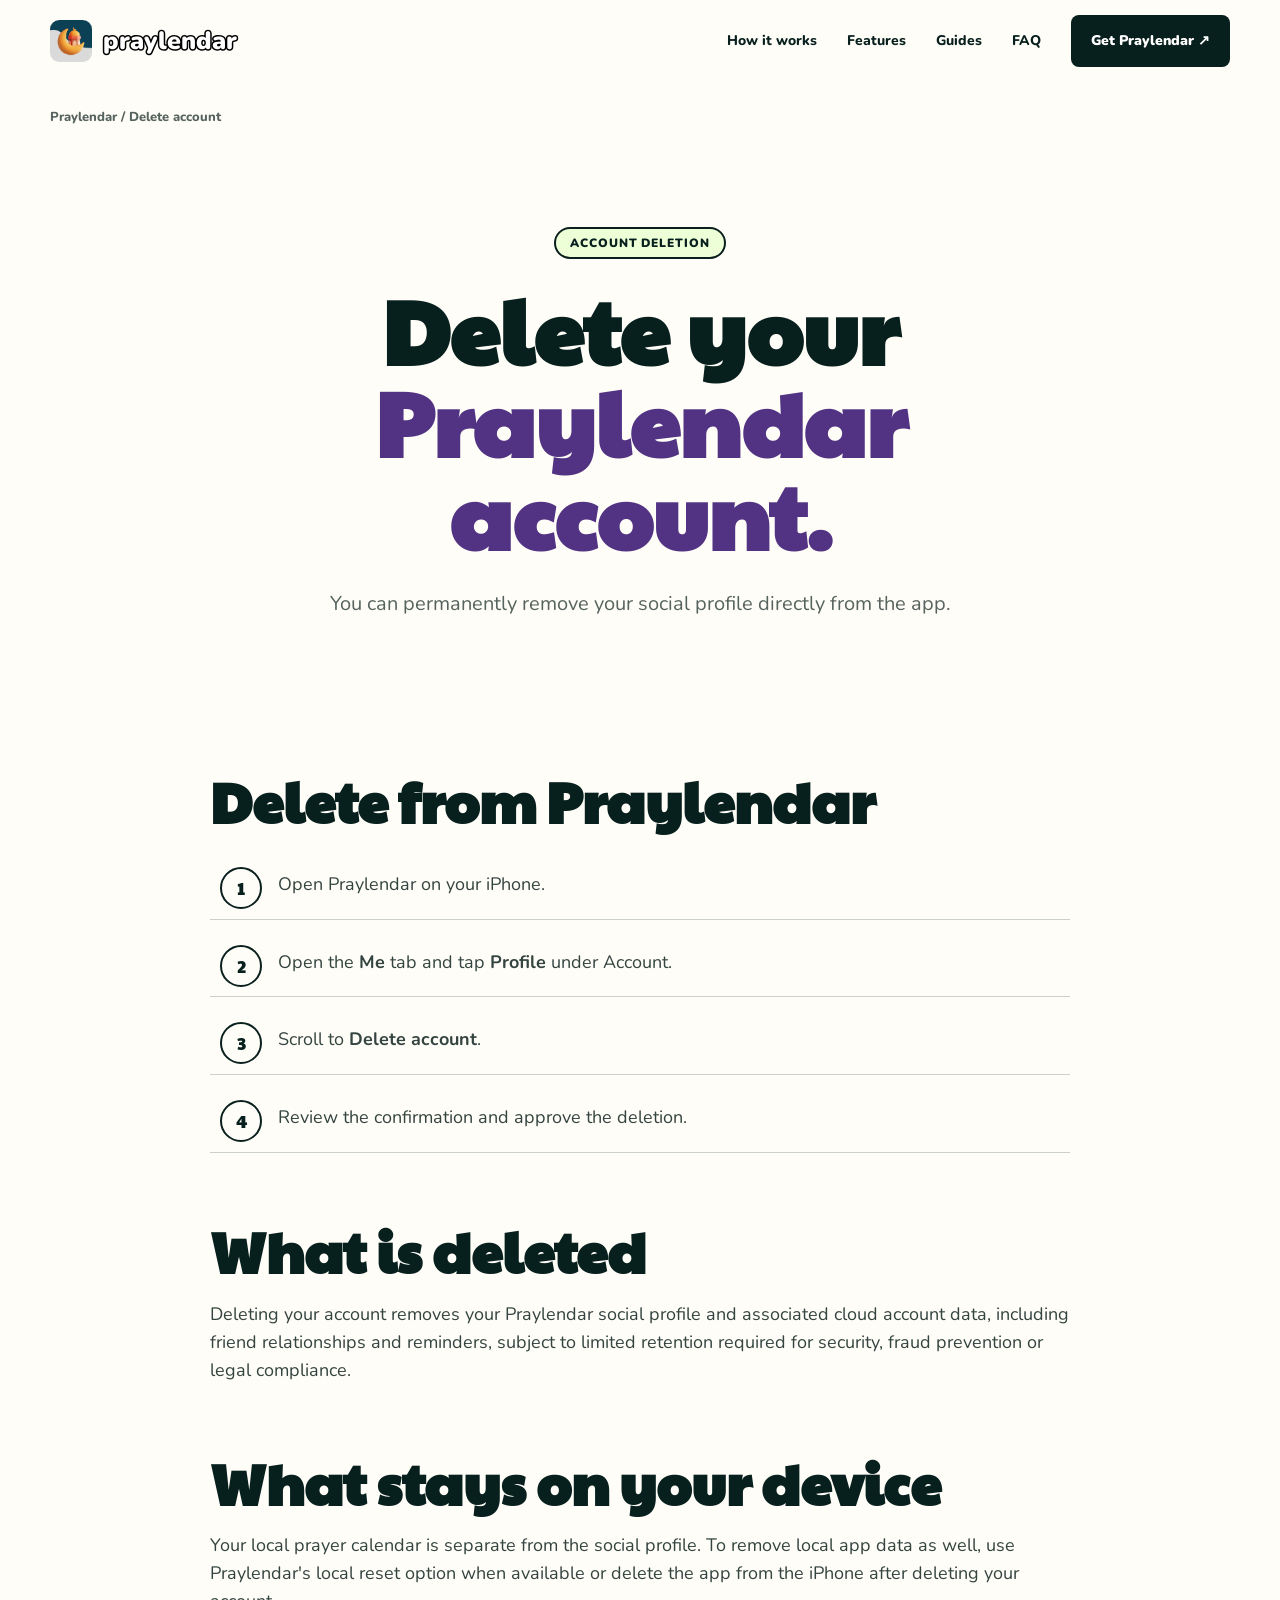
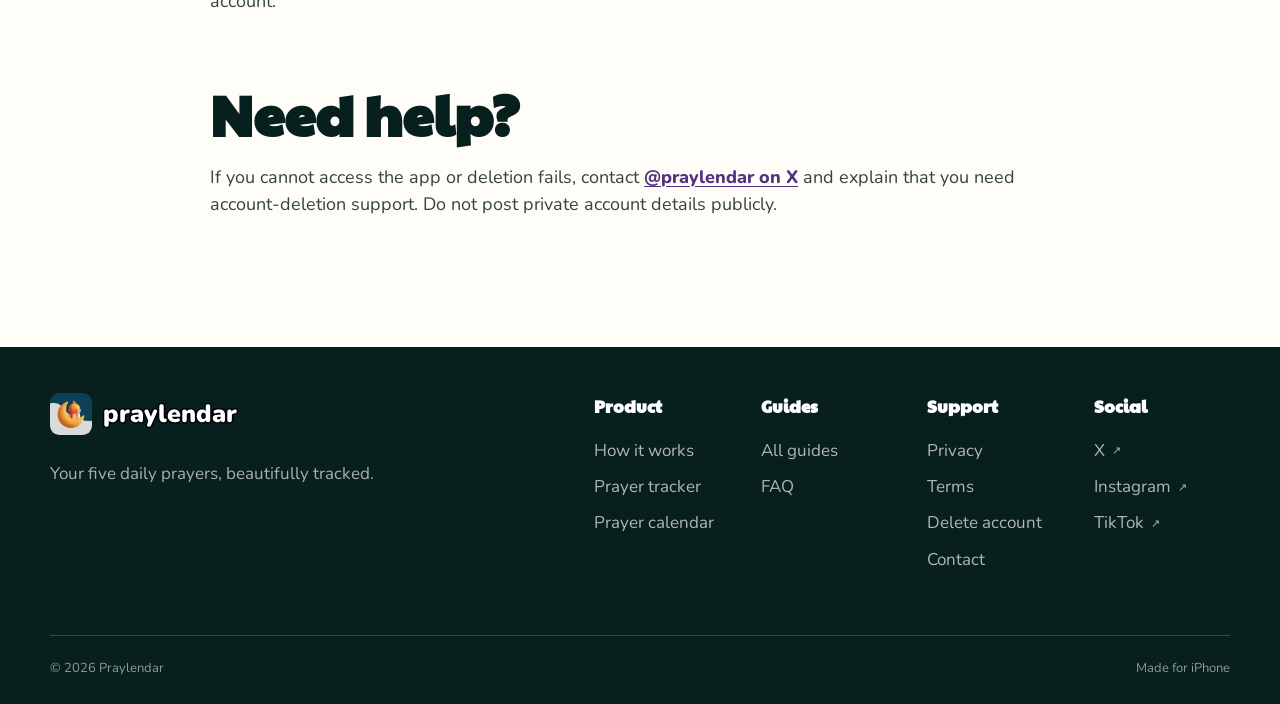
==== account-deletion/index.html @ dbd7667d "Praylendar website" ====
<!doctype html>
<html lang="en">
<head>
  <meta charset="utf-8"><meta name="viewport" content="width=device-width, initial-scale=1">
  <title>Delete Your Praylendar Account | Account Deletion</title>
  <meta name="description" content="How to permanently delete your Praylendar profile, friend relationships and private-message data from inside the iPhone app."><meta name="robots" content="index, follow"><link rel="canonical" href="https://praylendar.com/account-deletion/">
  <meta property="og:type" content="website"><meta property="og:site_name" content="Praylendar"><meta property="og:title" content="Delete Your Praylendar Account"><meta property="og:description" content="Step-by-step Praylendar account deletion instructions."><meta property="og:url" content="https://praylendar.com/account-deletion/"><meta property="og:image" content="https://praylendar.com/images/og-praylendar.jpg">
  <link rel="icon" href="../images/praylendar-icon.png"><link rel="apple-touch-icon" href="../images/praylendar-icon.png"><link rel="preconnect" href="https://fonts.googleapis.com"><link rel="preconnect" href="https://fonts.gstatic.com" crossorigin><link href="https://fonts.googleapis.com/css2?family=Nunito:wght@500;600;700;800;900&family=Paytone+One&display=swap" rel="stylesheet"><link rel="stylesheet" href="../styles.css">
</head>
<body>
  <header class="site-header" data-header><div class="nav-shell"><a class="brand" href="../"><img src="../images/praylendar-icon.png" alt="" width="42" height="42"><span class="brand-word">praylendar</span></a><button class="menu-button" type="button" aria-label="Open menu" aria-expanded="false" data-menu-button><span></span><span></span><span></span></button><nav class="main-nav" aria-label="Main navigation" data-menu><a href="../how-it-works/">How it works</a><a href="../prayer-tracker/">Features</a><a href="../guides/">Guides</a><a href="../faq/">FAQ</a><a class="nav-download" href="../#download">Get Praylendar &#8599;</a></nav></div></header>
  <main class="subpage-main">
    <p class="breadcrumb"><a href="../">Praylendar</a> / Delete account</p>
    <section class="subpage-hero section-pad"><p class="eyebrow">ACCOUNT DELETION</p><h1>Delete your<br><span>Praylendar account.</span></h1><p>You can permanently remove your social profile directly from the app.</p></section>
    <article class="content-shell legal-copy">
      <h2>Delete from Praylendar</h2>
      <ol class="support-steps"><li>Open Praylendar on your iPhone.</li><li>Open the <strong>Me</strong> tab and tap <strong>Profile</strong> under Account.</li><li>Scroll to <strong>Delete account</strong>.</li><li>Review the confirmation and approve the deletion.</li></ol>
      <h2>What is deleted</h2>
      <p>Deleting your account removes your Praylendar social profile and associated cloud account data, including friend relationships and reminders, subject to limited retention required for security, fraud prevention or legal compliance.</p>
      <h2>What stays on your device</h2>
      <p>Your local prayer calendar is separate from the social profile. To remove local app data as well, use Praylendar's local reset option when available or delete the app from the iPhone after deleting your account.</p>
      <h2>Need help?</h2>
      <p>If you cannot access the app or deletion fails, contact <a href="https://x.com/praylendar" target="_blank" rel="noopener noreferrer">@praylendar on X</a> and explain that you need account-deletion support. Do not post private account details publicly.</p>
    </article>
  </main>
  <footer class="site-footer simple-footer"><div class="footer-main"><div class="footer-brand"><a class="brand brand-light" href="../"><img src="../images/praylendar-icon.png" alt="" width="48" height="48"><span class="brand-word">praylendar</span></a><p>Your five daily prayers, beautifully tracked.</p></div><div class="footer-links"><div><strong>Product</strong><a href="../how-it-works/">How it works</a><a href="../prayer-tracker/">Prayer tracker</a><a href="../prayer-calendar/">Prayer calendar</a></div><div><strong>Guides</strong><a href="../guides/">All guides</a><a href="../faq/">FAQ</a></div><div><strong>Support</strong><a href="../privacy/">Privacy</a><a href="../terms/">Terms</a><a href="../account-deletion/">Delete account</a><a href="https://x.com/praylendar" target="_blank" rel="noopener noreferrer">Contact</a></div><div class="social-links"><strong>Social</strong><a href="https://x.com/praylendar" target="_blank" rel="noopener noreferrer">X</a><a href="https://www.instagram.com/praylendar/" target="_blank" rel="noopener noreferrer">Instagram</a><a href="https://www.tiktok.com/@praylendar" target="_blank" rel="noopener noreferrer">TikTok</a></div></div></div><div class="footer-bottom"><span>&copy; <span data-year></span> Praylendar</span><span>Made for iPhone</span></div></footer>
  <script src="../script.js"></script>
</body>
</html>
---- styles.css ----
:root {
  --ink: #071f1d;
  --ink-soft: #56635f;
  --paper: #fffdf7;
  --white: #ffffff;
  --line: #0a201e;
  --sky: #d9edff;
  --cream: #fff2b8;
  --peach: #ffbd91;
  --pink: #e45d91;
  --lilac: #bea0c7;
  --purple: #523282;
  --sun: #ffbd42;
  --green: #80d900;
  --teal: #37bea3;
  --blue: #4da6e8;
  --red: #f45664;
  --shadow: 0 24px 60px rgba(25, 32, 29, .14);
  --radius: 8px;
  --max: 1180px;
}

* { box-sizing: border-box; }
html { scroll-behavior: smooth; }
body {
  margin: 0;
  color: var(--ink);
  background: var(--paper);
  font-family: "Nunito", -apple-system, BlinkMacSystemFont, "Segoe UI", sans-serif;
  font-size: 17px;
  line-height: 1.55;
  overflow-x: hidden;
}
button, a { font: inherit; }
a { color: inherit; text-decoration: none; }
img { display: block; max-width: 100%; }

.site-header {
  position: sticky;
  top: 0;
  z-index: 50;
  background: rgba(255, 253, 247, .92);
  border-bottom: 1px solid transparent;
  backdrop-filter: blur(16px);
  transition: border-color .2s ease, box-shadow .2s ease;
}
.site-header.scrolled { border-color: rgba(7, 31, 29, .1); box-shadow: 0 6px 24px rgba(7, 31, 29, .06); }
.nav-shell {
  width: min(var(--max), calc(100% - 48px));
  min-height: 82px;
  margin: 0 auto;
  display: flex;
  align-items: center;
  justify-content: space-between;
  gap: 28px;
}
.brand { display: inline-flex; align-items: center; gap: 11px; font-weight: 900; }
.brand img { width: 42px; height: 42px; border: 0; border-radius: 22%; }
.brand-word {
  font-family: ui-rounded, "SF Pro Rounded", "Arial Rounded MT Bold", "Nunito", sans-serif;
  font-size: 25px;
  font-weight: 900;
  letter-spacing: 0;
  color: white;
  -webkit-text-stroke: 3px #000;
  paint-order: stroke fill;
  line-height: 1;
}
.main-nav { display: flex; align-items: center; gap: 30px; font-size: 14px; font-weight: 800; }
.main-nav > a:not(.nav-download) { position: relative; }
.main-nav > a:not(.nav-download)::after {
  content: ""; position: absolute; left: 0; right: 100%; bottom: -5px; height: 2px; background: var(--ink); transition: right .2s ease;
}
.main-nav > a:hover::after { right: 0; }
.nav-download, .primary-button, .secondary-button {
  min-height: 52px; display: inline-flex; align-items: center; justify-content: center; gap: 12px; border-radius: var(--radius); font-weight: 900;
}
.nav-download { background: var(--ink); color: white; padding: 0 20px; }
.menu-button { display: none; width: 44px; height: 44px; background: transparent; border: 0; padding: 9px; }
.menu-button span { display: block; height: 3px; margin: 5px 0; background: var(--ink); border-radius: 2px; }

.section-pad { padding: 118px max(24px, calc((100vw - var(--max)) / 2)); }
.eyebrow {
  display: inline-block; margin: 0 0 24px; padding: 8px 14px; border: 2px solid var(--line); border-radius: 999px; background: #edffd6; font-size: 12px; line-height: 1; font-weight: 900; letter-spacing: .08em;
}
.eyebrow.light { color: white; background: transparent; border-color: rgba(255,255,255,.5); }
h1, h2, h3 { font-family: "Paytone One", sans-serif; letter-spacing: 0; line-height: 1.03; margin: 0; }
h1 { max-width: 690px; font-size: clamp(54px, 6.2vw, 94px); }
h1 span, h2 span { color: var(--purple); }
h2 { font-size: clamp(44px, 5vw, 72px); }
h3 { font-size: clamp(30px, 3vw, 44px); }

.hero {
  min-height: calc(100vh - 82px);
  display: grid;
  grid-template-columns: minmax(0, .92fr) minmax(420px, .78fr);
  align-items: center;
  gap: 80px;
  padding-top: 72px;
  padding-bottom: 88px;
}
.hero-copy { position: relative; z-index: 2; }
.hero-intro { max-width: 620px; margin: 32px 0; color: var(--ink-soft); font-size: 20px; }
.hero-actions { display: flex; flex-wrap: wrap; gap: 12px; }
.primary-button { padding: 10px 24px; background: var(--ink); color: white; border: 2px solid var(--ink); }
.primary-button small { display: block; font-size: 9px; line-height: 1; text-transform: uppercase; letter-spacing: .09em; }
.primary-button span:last-child { line-height: 1.08; }
.apple-mark { font-size: 27px; }
.secondary-button { padding: 0 22px; border: 2px solid var(--line); background: white; }
.primary-button, .secondary-button, .nav-download { transition: transform .18s ease, box-shadow .18s ease; }
.primary-button:hover, .secondary-button:hover, .nav-download:hover { transform: translateY(-3px); box-shadow: 0 8px 0 var(--sun); }
.trust-line { margin: 26px 0 0; color: var(--ink-soft); font-size: 14px; font-weight: 800; }
.trust-line span { display: inline-grid; place-items: center; width: 21px; height: 21px; margin-right: 7px; border: 2px solid var(--ink-soft); border-radius: 50%; }

.hero-visual {
  position: relative;
  min-height: 710px;
  display: grid;
  place-items: center;
  background: transparent;
  border: 0;
  overflow: visible;
}
.phone {
  position: relative; overflow: hidden; background: #000; border: 12px solid var(--ink); border-radius: 54px; box-shadow: var(--shadow); isolation: isolate;
}
.phone img { width: 100%; height: 100%; object-fit: cover; }
.phone-speaker { position: absolute; z-index: 3; top: 14px; left: 50%; width: 34%; height: 22px; transform: translateX(-50%); border-radius: 999px; background: #000; }
.phone-hero { z-index: 2; width: min(410px, 86%); aspect-ratio: 1179 / 2556; transform: rotate(2deg); box-shadow: none; }
.proof-palette i, .mini-legend i { width: 48px; height: 48px; display: block; border: 2px solid var(--line); border-radius: 5px; }

.c0 { background: #d8d9d2; }.c1 { background: var(--red); }.c2 { background: var(--sun); }.c3 { background: var(--blue); }.c4 { background: var(--teal); }.c5 { background: var(--green); }

.proof-band { background: var(--ink); color: white; padding: 64px 24px; }
.proof-inner { width: min(var(--max), 100%); margin: 0 auto; display: flex; align-items: center; justify-content: center; gap: 30px; }
.proof-number { margin: 0; font-family: "Paytone One"; font-size: clamp(94px, 12vw, 180px); line-height: .8; }
.proof-label { margin: 0; font-family: "Paytone One"; font-size: clamp(26px, 3vw, 42px); line-height: 1; }
.proof-palette { display: flex; gap: 8px; margin-left: 30px; padding-left: 38px; border-left: 1px solid rgba(255,255,255,.3); }
.proof-palette i { width: 42px; height: 42px; border-color: white; }

.section-heading { max-width: 830px; margin: 0 auto 94px; text-align: center; }
.section-heading > p:last-child { max-width: 630px; margin: 26px auto 0; color: var(--ink-soft); font-size: 19px; }
.step-row { max-width: var(--max); margin: 0 auto 130px; display: grid; grid-template-columns: 1fr .86fr; align-items: center; gap: 100px; }
.step-row.reverse { grid-template-columns: .86fr 1fr; }
.step-row.reverse .step-media { order: 2; }
.step-row.reverse .step-copy { order: 1; }
.step-media { min-height: 650px; display: grid; place-items: center; border: 3px solid var(--line); border-radius: var(--radius); overflow: hidden; position: relative; }
.step-media::before { content: ""; position: absolute; width: 110%; height: 55%; left: -5%; bottom: -25%; background: rgba(255,255,255,.4); border-radius: 50%; }
.sky-panel { background: var(--sky); }.peach-panel { background: var(--peach); }.lilac-panel { background: var(--lilac); }
.phone-step { z-index: 2; width: min(330px, 66%); aspect-ratio: 1179 / 2556; }
.tilt-left { transform: rotate(-4deg) translateY(70px); }.tilt-right { transform: rotate(4deg) translateY(70px); }
.step-copy { max-width: 500px; }
.step-number { display: grid; place-items: center; width: 54px; height: 54px; margin-bottom: 25px; background: var(--sun); border: 3px solid var(--line); border-radius: 50%; font-family: "Paytone One"; font-size: 24px; }
.step-copy p { margin: 24px 0; color: var(--ink-soft); font-size: 18px; }
.clean-list { list-style: none; padding: 0; margin: 0; font-weight: 800; }
.clean-list li { position: relative; padding: 9px 0 9px 34px; }
.clean-list li::before { content: "✓"; position: absolute; left: 0; top: 7px; display: grid; place-items: center; width: 22px; height: 22px; border: 2px solid var(--line); border-radius: 50%; font-size: 12px; }
.mini-legend { display: grid; grid-template-columns: repeat(3, 1fr); gap: 12px; max-width: 340px; }
.mini-legend span { display: flex; align-items: center; gap: 8px; font-weight: 900; }
.mini-legend i { width: 32px; height: 32px; }

.features { background: #fff4e8; }
.feature-grid { max-width: var(--max); margin: 0 auto; display: grid; grid-template-columns: repeat(3, 1fr); gap: 18px; }
.feature-card { min-height: 290px; padding: 32px; background: white; border: 2px solid var(--line); border-radius: var(--radius); transition: transform .2s ease, box-shadow .2s ease; }
.feature-card:hover { transform: translateY(-6px); box-shadow: 8px 8px 0 var(--ink); }
.feature-card h3 { margin: 24px 0 13px; font-size: 27px; }
.feature-card p { margin: 0; color: var(--ink-soft); }
.feature-icon { display: grid; place-items: center; width: 58px; height: 58px; border: 3px solid var(--line); border-radius: 8px; font-family: "Paytone One"; font-size: 24px; }
.icon-check { background: var(--green); }.icon-calendar { background: var(--sky); }.icon-flame { background: var(--sun); }
.icon-share { background: var(--pink); color: white; }.icon-friends { background: var(--lilac); }.icon-bell { background: var(--teal); }

.reflection-band { background: var(--ink); color: white; display: grid; grid-template-columns: .8fr 1fr; align-items: center; gap: 90px; }
.reflection-copy { max-width: 520px; }
.reflection-copy h2 { color: white; }
.reflection-copy p:last-child { margin: 28px 0 0; color: rgba(255,255,255,.72); font-size: 19px; }
.reflection-calendar { padding: 30px; background: var(--paper); border: 3px solid white; border-radius: var(--radius); transform: rotate(2deg); box-shadow: 14px 14px 0 var(--purple); }
.reflection-month { color: var(--ink); font-family: "Paytone One"; font-size: 38px; margin-bottom: 20px; }
.reflection-grid { display: grid; grid-template-columns: repeat(7, 1fr); gap: 8px; }
.reflection-grid i { display: block; aspect-ratio: 1; border: 2px solid var(--line); border-radius: 5px; }

.friends-preview { display: grid; grid-template-columns: .9fr .72fr; align-items: center; gap: 100px; background: var(--sky); }
.friends-copy { max-width: 610px; }
.friends-copy > p:last-of-type { max-width: 560px; margin: 25px 0; color: var(--ink-soft); font-size: 19px; }
.friend-chips { display: flex; flex-wrap: wrap; gap: 10px; }
.friend-chips span { display: inline-flex; align-items: center; gap: 9px; padding: 9px 13px; background: white; border: 2px solid var(--line); border-radius: 999px; font-weight: 900; }
.friend-chips b { display: grid; place-items: center; width: 30px; height: 30px; border-radius: 50%; background: var(--sun); font-size: 11px; }
.friend-chips span:nth-child(2) b { background: var(--teal); }.friend-chips span:nth-child(3) b { background: var(--pink); color: white; }
.friends-phone-wrap { display: grid; place-items: center; min-height: 650px; }
.phone-friends { width: min(330px, 80%); aspect-ratio: 1179 / 2556; transform: rotate(3deg); }

.faq { background: var(--paper); }
.faq-list { max-width: 880px; margin: 0 auto; border-top: 2px solid var(--line); }
.faq-item { border-bottom: 2px solid var(--line); }
.faq-item button { width: 100%; padding: 26px 0; display: flex; align-items: center; justify-content: space-between; gap: 20px; background: transparent; color: var(--ink); border: 0; text-align: left; cursor: pointer; font-weight: 900; font-size: 21px; }
.faq-item button i { display: flex; align-items: center; justify-content: center; flex: 0 0 38px; width: 38px; height: 38px; padding: 0; border: 2px solid var(--line); border-radius: 50%; font-style: normal; font-size: 0; line-height: 0; transition: transform .2s ease, background .2s ease; }
.faq-item button i::before { content: "+"; display: block; font-size: 25px; font-weight: 900; line-height: 1; transform: translateY(-1px); }
.faq-item.open button i { transform: rotate(45deg); background: var(--sun); }
.faq-answer { display: grid; grid-template-rows: 0fr; transition: grid-template-rows .28s ease; }
.faq-answer p { overflow: hidden; margin: 0; color: var(--ink-soft); }
.faq-item.open .faq-answer { grid-template-rows: 1fr; }
.faq-item.open .faq-answer p { padding: 0 62px 26px 0; }

.guides-home { background: #f3ecff; }
.guide-grid { max-width: var(--max); margin: 0 auto; display: grid; grid-template-columns: repeat(3, 1fr); gap: 18px; }
.guide-card { min-height: 350px; padding: 30px; display: flex; flex-direction: column; align-items: flex-start; background: white; border: 2px solid var(--line); border-radius: var(--radius); transition: transform .2s ease, box-shadow .2s ease; }
.guide-card:hover { transform: translateY(-6px); box-shadow: 8px 8px 0 var(--ink); }
.guide-card h3 { margin: 24px 0 16px; font-size: 30px; }
.guide-card p { margin: 0 0 26px; color: var(--ink-soft); }
.guide-card b { margin-top: auto; }
.guide-tag { padding: 7px 11px; background: var(--cream); border: 2px solid var(--line); border-radius: 999px; font-size: 11px; font-weight: 900; text-transform: uppercase; letter-spacing: .06em; }
.guides-all { margin: 34px 0 0; text-align: center; }

.download-cta { display: grid; grid-template-columns: 260px minmax(0, 720px); justify-content: center; align-items: center; gap: 80px; background: var(--cream); }
.cta-icon { width: 260px; aspect-ratio: 1; object-fit: cover; border: 4px solid var(--line); border-radius: 22%; box-shadow: 12px 12px 0 var(--ink); transform: rotate(-3deg); }
.cta-copy p:not(.eyebrow) { margin: 24px 0 28px; color: var(--ink-soft); font-size: 19px; }

.site-footer { background: var(--ink); color: white; padding: 76px max(24px, calc((100vw - var(--max)) / 2)) 26px; }
.footer-main { display: grid; grid-template-columns: 1fr 1.4fr; gap: 90px; padding-bottom: 62px; }
.brand-light .brand-word { color: white; }
.footer-brand p { max-width: 330px; color: rgba(255,255,255,.65); }
.footer-links { display: grid; grid-template-columns: repeat(4, 1fr); gap: 30px; }
.footer-links div { display: flex; flex-direction: column; gap: 10px; }
.footer-links strong { margin-bottom: 8px; font-family: "Paytone One"; }
.footer-links a { color: rgba(255,255,255,.68); }
.footer-links a:hover { color: var(--sun); }
.social-links a { display: inline-flex; align-items: center; gap: 7px; }
.social-links a::after { content: "\2197"; font-size: 11px; }
.footer-bottom { padding-top: 22px; display: flex; justify-content: space-between; border-top: 1px solid rgba(255,255,255,.18); color: rgba(255,255,255,.55); font-size: 13px; }

/* Search-friendly interior pages */
.subpage-main { min-height: 70vh; }
.subpage-hero { padding-top: 100px; padding-bottom: 84px; text-align: center; }
.subpage-hero h1 { max-width: 920px; margin: 0 auto; font-size: clamp(52px, 7vw, 94px); }
.subpage-hero > p:last-child { max-width: 720px; margin: 28px auto 0; color: var(--ink-soft); font-size: 20px; }
.breadcrumb { width: min(var(--max), calc(100% - 48px)); margin: 24px auto 0; color: var(--ink-soft); font-size: 13px; font-weight: 800; }
.breadcrumb a:hover { color: var(--purple); }
.content-shell { width: min(860px, calc(100% - 40px)); margin: 0 auto; padding: 0 0 110px; }
.content-shell.wide { width: min(var(--max), calc(100% - 40px)); }
.content-shell h2 { margin: 70px 0 20px; font-size: clamp(36px, 5vw, 56px); }
.content-shell h3 { margin: 46px 0 14px; font-size: 30px; }
.content-shell p, .content-shell li { color: #344440; font-size: 18px; }
.content-shell a:not(.primary-button):not(.secondary-button) { color: var(--purple); text-decoration: underline; text-underline-offset: 3px; font-weight: 800; }
.content-shell ul, .content-shell ol { padding-left: 24px; }
.content-shell li { margin: 9px 0; }
.key-points { margin: 44px 0; padding: 28px; background: var(--cream); border: 2px solid var(--line); border-radius: var(--radius); }
.key-points strong { display: block; margin-bottom: 10px; font-family: "Paytone One", sans-serif; font-size: 23px; }
.key-points ul { margin: 0; }
.article-meta { margin: 18px 0 0; color: var(--ink-soft); font-size: 14px; font-weight: 800; }
.article-figure { margin: 55px auto; padding: 32px; display: grid; place-items: center; background: var(--sky); border: 2px solid var(--line); border-radius: var(--radius); overflow: hidden; }
.article-figure img { width: min(320px, 72%); border: 9px solid var(--ink); border-radius: 42px; }
.article-note { margin: 48px 0; padding: 24px 28px; border-left: 6px solid var(--purple); background: #f3ecff; }
.article-note p { margin: 0; }
.article-cta { margin-top: 72px; padding: 34px; display: flex; align-items: center; justify-content: space-between; gap: 28px; background: var(--ink); color: white; border-radius: var(--radius); }
.article-cta h3 { margin: 0 0 8px; color: white; }
.article-cta p { margin: 0; color: rgba(255,255,255,.7); }
.article-cta .primary-button { flex: 0 0 auto; background: var(--sun); color: var(--ink); border-color: var(--sun); }
.product-split { width: min(var(--max), calc(100% - 40px)); margin: 0 auto; padding: 30px 0 110px; display: grid; grid-template-columns: 1fr 1fr; align-items: center; gap: 80px; }
.product-split.reverse .product-shot { order: 2; }
.product-copy h2 { margin-bottom: 24px; }
.product-copy p { color: var(--ink-soft); font-size: 18px; }
.product-shot { min-height: 620px; padding: 36px; display: grid; place-items: center; background: var(--sky); border: 2px solid var(--line); border-radius: var(--radius); overflow: hidden; }
.product-shot.peach { background: var(--peach); }.product-shot.lilac { background: var(--lilac); }
.product-shot img { width: min(330px, 76%); border: 10px solid var(--ink); border-radius: 46px; box-shadow: var(--shadow); }
.comparison-grid { margin: 42px 0; display: grid; grid-template-columns: repeat(2, 1fr); gap: 16px; }
.comparison-card { padding: 25px; border: 2px solid var(--line); border-radius: var(--radius); background: white; }
.comparison-card h3 { margin: 0 0 10px; font-size: 25px; }
.comparison-card p { margin: 0; }
.guides-index { width: min(var(--max), calc(100% - 40px)); margin: 0 auto; padding: 0 0 110px; }
.guides-index .guide-grid { grid-template-columns: repeat(3, 1fr); }
.legal-date { font-weight: 800; color: var(--ink-soft); }
.support-steps { counter-reset: support-step; list-style: none; padding: 0 !important; }
.support-steps li { counter-increment: support-step; position: relative; padding: 20px 20px 20px 68px; border-bottom: 1px solid #ccd1cc; }
.support-steps li::before { content: counter(support-step); position: absolute; left: 10px; top: 16px; display: grid; place-items: center; width: 38px; height: 38px; border: 2px solid var(--line); border-radius: 50%; color: var(--ink); font-family: "Paytone One"; }
.simple-footer { padding-top: 46px; }
.legal-copy > p:first-of-type { margin-top: 0; }
.not-found { min-height: 100vh; display: flex; flex-direction: column; align-items: flex-start; justify-content: center; gap: 24px; }
.not-found img { width: 112px; height: 112px; border-radius: 22%; }
.not-found p { max-width: 560px; margin: 0; color: var(--ink-soft); font-size: 19px; }

.reveal { opacity: 0; transform: translateY(24px); transition: opacity .65s ease, transform .65s ease; }
.reveal.visible { opacity: 1; transform: none; }

@media (max-width: 980px) {
  .hero { grid-template-columns: 1fr; gap: 54px; padding-top: 64px; }
  .hero-copy { text-align: center; }
  .hero-copy h1, .hero-intro { margin-left: auto; margin-right: auto; }
  .hero-actions { justify-content: center; }
  .hero-visual { width: min(680px, 100%); min-height: 700px; margin: 0 auto; }
  .step-row, .step-row.reverse { grid-template-columns: 1fr 1fr; gap: 46px; }
  .feature-grid { grid-template-columns: repeat(2, 1fr); }
  .guide-grid { grid-template-columns: repeat(2, 1fr); }
  .reflection-band, .friends-preview { grid-template-columns: 1fr 1fr; gap: 50px; }
  .proof-palette { display: none; }
}

@media (max-width: 920px) {
  .nav-shell { width: min(100% - 28px, var(--max)); min-height: 70px; }
  .brand-word { font-size: 21px; -webkit-text-stroke-width: 5px; }
  .brand img { width: 37px; height: 37px; }
  .menu-button { display: block; }
  .main-nav { position: fixed; inset: 70px 14px auto; padding: 20px; flex-direction: column; align-items: stretch; gap: 5px; background: var(--paper); border: 2px solid var(--line); border-radius: var(--radius); box-shadow: var(--shadow); opacity: 0; pointer-events: none; transform: translateY(-10px); transition: opacity .2s ease, transform .2s ease; }
  .main-nav.open { opacity: 1; pointer-events: auto; transform: none; }
  .main-nav a { padding: 10px; }
  .nav-download { margin-top: 8px; }
}

@media (max-width: 760px) {
  body { font-size: 16px; }
  .section-pad { padding: 82px 20px; }
  h1 { font-size: clamp(48px, 15vw, 70px); }
  h2 { font-size: clamp(39px, 12vw, 58px); }
  .hero { min-height: auto; padding-top: 56px; padding-bottom: 64px; }
  .hero-intro { font-size: 18px; }
  .hero-actions { flex-direction: column; align-items: stretch; }
  .hero-visual { min-height: 600px; }
  .phone-hero { width: 72%; border-width: 9px; border-radius: 43px; }
  .phone-speaker { top: 10px; height: 17px; }
  .proof-inner { justify-content: flex-start; gap: 20px; }
  .proof-number { font-size: 100px; }
  .proof-label { font-size: 26px; }
  .section-heading { margin-bottom: 60px; text-align: left; }
  .step-row, .step-row.reverse { grid-template-columns: 1fr; gap: 46px; margin-bottom: 94px; }
  .step-row.reverse .step-media { order: 1; }
  .step-row.reverse .step-copy { order: 2; }
  .step-media { min-height: 600px; }
  .phone-step { width: 65%; border-width: 9px; border-radius: 43px; }
  .step-copy { max-width: none; }
  .feature-grid { grid-template-columns: 1fr; }
  .guide-grid { grid-template-columns: 1fr; }
  .feature-card { min-height: 0; }
  .reflection-band, .friends-preview { grid-template-columns: 1fr; }
  .reflection-calendar { margin-top: 30px; }
  .friends-phone-wrap { min-height: 620px; }
  .phone-friends { width: min(300px, 76%); border-width: 9px; border-radius: 43px; }
  .download-cta { grid-template-columns: 1fr; gap: 54px; text-align: center; }
  .cta-icon { width: min(220px, 60vw); margin: auto; }
  .cta-copy .primary-button { width: 100%; }
  .footer-main { grid-template-columns: 1fr; gap: 50px; }
  .footer-links { grid-template-columns: repeat(2, 1fr); }
  .subpage-hero { padding-top: 72px; padding-bottom: 60px; }
  .breadcrumb { width: calc(100% - 32px); }
  .product-split { grid-template-columns: 1fr; gap: 42px; }
  .product-split.reverse .product-shot { order: initial; }
  .product-shot { min-height: 540px; }
  .comparison-grid, .guides-index .guide-grid { grid-template-columns: 1fr; }
  .article-cta { align-items: stretch; flex-direction: column; }
  .article-cta .primary-button { width: 100%; }
}

@media (max-width: 430px) {
  .hero-visual { min-height: 535px; }
  .phone-hero { width: 72%; }
  .proof-band { padding: 50px 20px; }
  .proof-number { font-size: 82px; }
  .proof-label { font-size: 21px; }
  .step-media { min-height: 535px; }
  .mini-legend { grid-template-columns: repeat(2, 1fr); }
  .footer-links { grid-template-columns: 1fr 1fr; }
  .footer-bottom { flex-direction: column; gap: 8px; }
}

@media (prefers-reduced-motion: reduce) {
  html { scroll-behavior: auto; }
  *, *::before, *::after { animation-duration: .01ms !important; transition-duration: .01ms !important; }
  .reveal { opacity: 1; transform: none; }
}
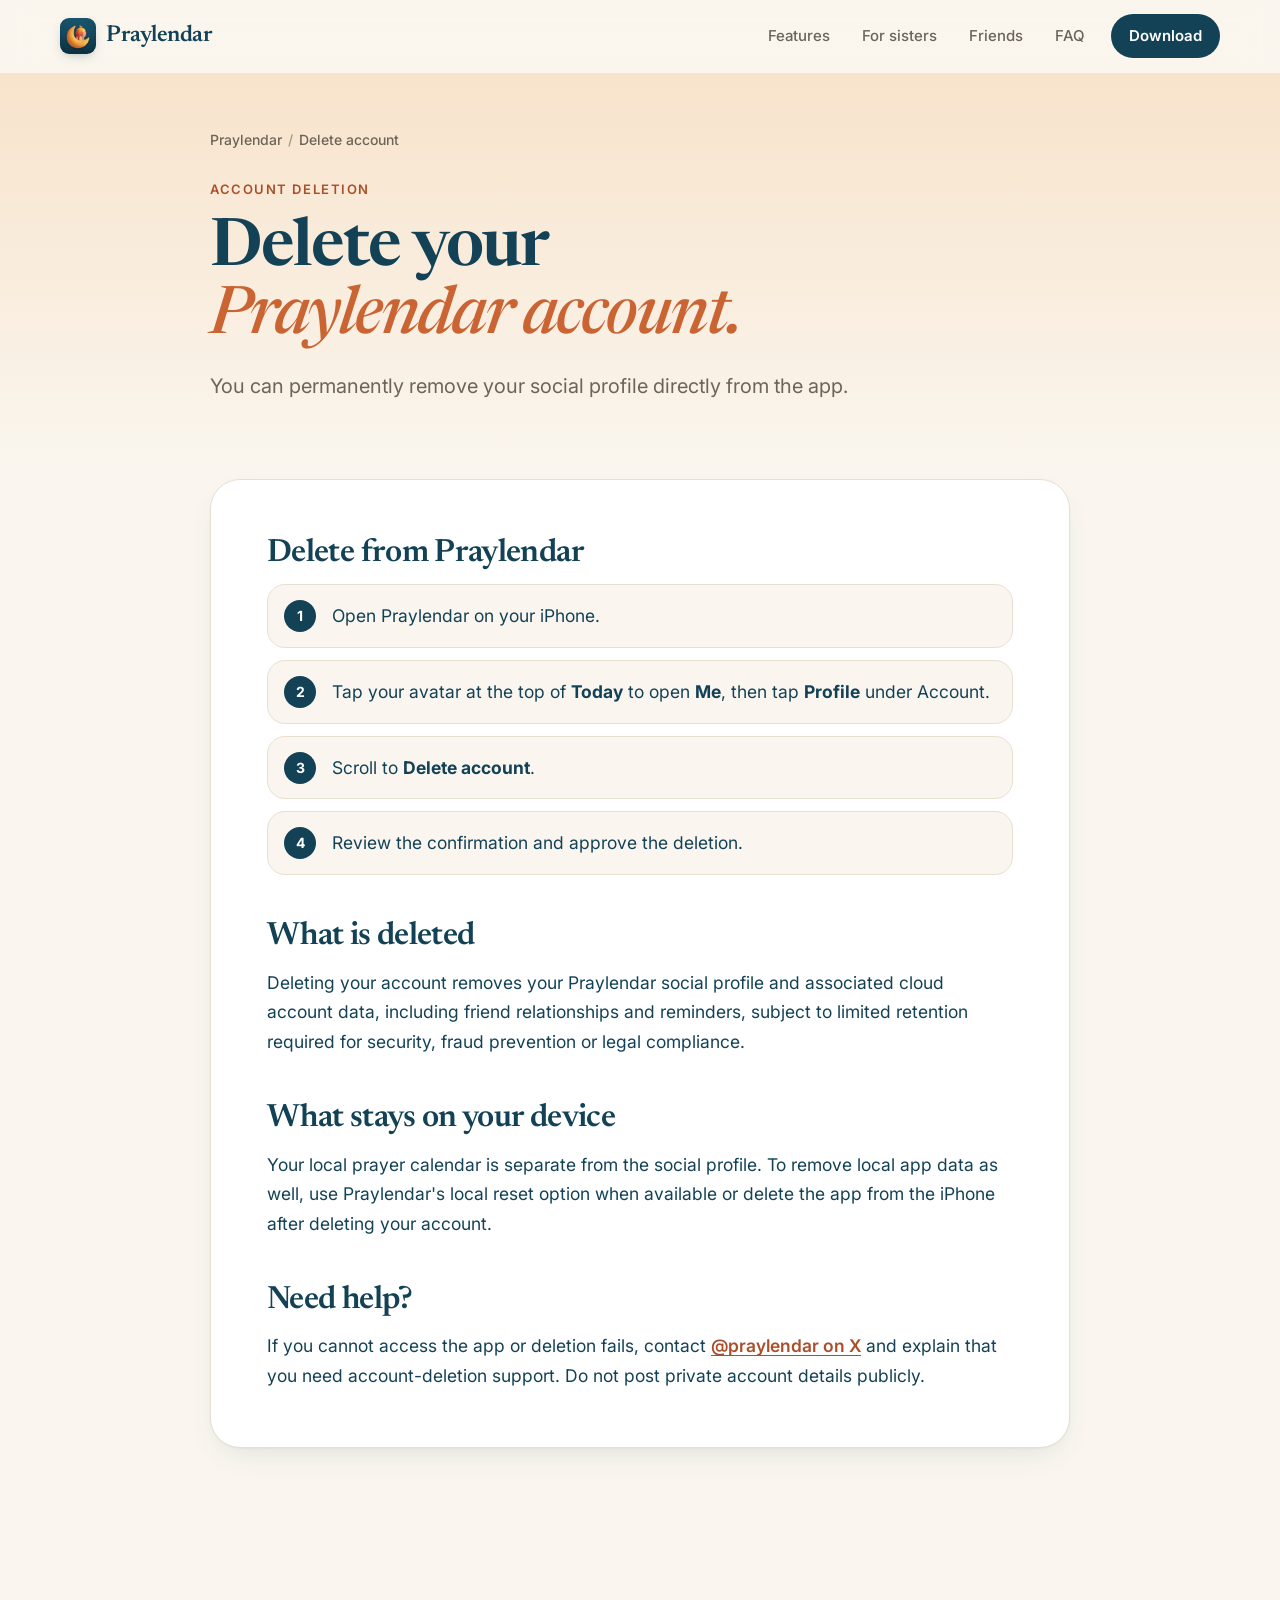
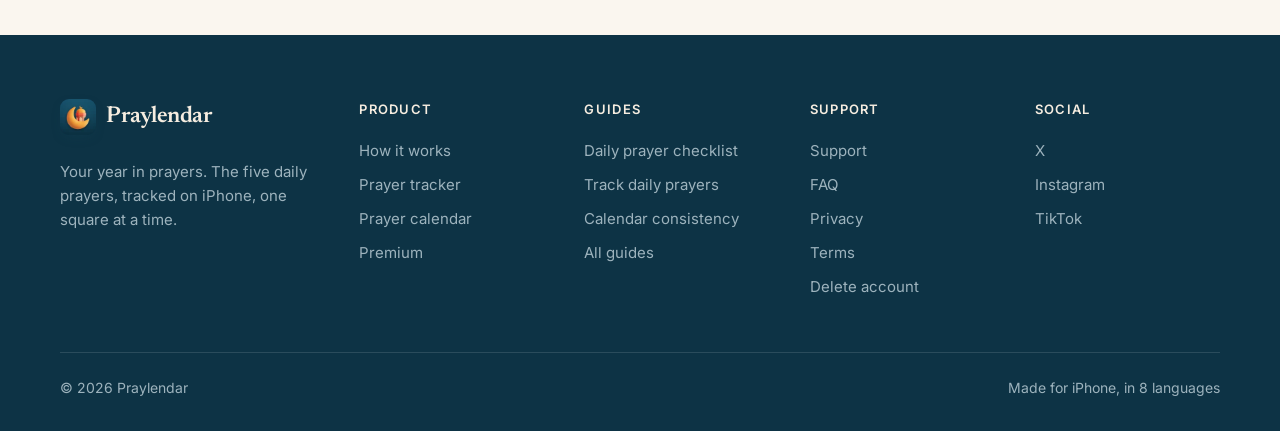
==== commit b669cf31: "New design" ====
--- a/account-deletion/index.html
+++ b/account-deletion/index.html
@@ -1,29 +1,72 @@
 <!doctype html>
 <html lang="en">
 <head>
-  <meta charset="utf-8"><meta name="viewport" content="width=device-width, initial-scale=1">
+  <meta charset="utf-8"><meta name="viewport" content="width=device-width, initial-scale=1"><meta name="theme-color" content="#FAF6EF">
   <title>Delete Your Praylendar Account | Account Deletion</title>
-  <meta name="description" content="How to permanently delete your Praylendar profile, friend relationships and private-message data from inside the iPhone app."><meta name="robots" content="index, follow"><link rel="canonical" href="https://praylendar.com/account-deletion/">
+  <meta name="description" content="How to permanently delete your Praylendar profile, friend relationships and reminder data from inside the iPhone app."><meta name="robots" content="index, follow"><link rel="canonical" href="https://praylendar.com/account-deletion/">
   <meta property="og:type" content="website"><meta property="og:site_name" content="Praylendar"><meta property="og:title" content="Delete Your Praylendar Account"><meta property="og:description" content="Step-by-step Praylendar account deletion instructions."><meta property="og:url" content="https://praylendar.com/account-deletion/"><meta property="og:image" content="https://praylendar.com/images/og-praylendar.jpg">
-  <link rel="icon" href="../images/praylendar-icon.png"><link rel="apple-touch-icon" href="../images/praylendar-icon.png"><link rel="preconnect" href="https://fonts.googleapis.com"><link rel="preconnect" href="https://fonts.gstatic.com" crossorigin><link href="https://fonts.googleapis.com/css2?family=Nunito:wght@500;600;700;800;900&family=Paytone+One&display=swap" rel="stylesheet"><link rel="stylesheet" href="../styles.css">
+  <link rel="icon" href="../images/praylendar-icon.png"><link rel="apple-touch-icon" href="../images/apple-touch-icon.png"><link rel="preconnect" href="https://fonts.googleapis.com"><link rel="preconnect" href="https://fonts.gstatic.com" crossorigin><link href="https://fonts.googleapis.com/css2?family=Inter:wght@400;500;600;700&family=Newsreader:ital,opsz,wght@0,6..72,500;0,6..72,600;1,6..72,500&display=swap" rel="stylesheet"><link rel="stylesheet" href="../styles.css?v=2">
 </head>
 <body>
-  <header class="site-header" data-header><div class="nav-shell"><a class="brand" href="../"><img src="../images/praylendar-icon.png" alt="" width="42" height="42"><span class="brand-word">praylendar</span></a><button class="menu-button" type="button" aria-label="Open menu" aria-expanded="false" data-menu-button><span></span><span></span><span></span></button><nav class="main-nav" aria-label="Main navigation" data-menu><a href="../how-it-works/">How it works</a><a href="../prayer-tracker/">Features</a><a href="../guides/">Guides</a><a href="../faq/">FAQ</a><a class="nav-download" href="../#download">Get Praylendar &#8599;</a></nav></div></header>
-  <main class="subpage-main">
-    <p class="breadcrumb"><a href="../">Praylendar</a> / Delete account</p>
-    <section class="subpage-hero section-pad"><p class="eyebrow">ACCOUNT DELETION</p><h1>Delete your<br><span>Praylendar account.</span></h1><p>You can permanently remove your social profile directly from the app.</p></section>
-    <article class="content-shell legal-copy">
-      <h2>Delete from Praylendar</h2>
-      <ol class="support-steps"><li>Open Praylendar on your iPhone.</li><li>Open the <strong>Me</strong> tab and tap <strong>Profile</strong> under Account.</li><li>Scroll to <strong>Delete account</strong>.</li><li>Review the confirmation and approve the deletion.</li></ol>
-      <h2>What is deleted</h2>
-      <p>Deleting your account removes your Praylendar social profile and associated cloud account data, including friend relationships and reminders, subject to limited retention required for security, fraud prevention or legal compliance.</p>
-      <h2>What stays on your device</h2>
-      <p>Your local prayer calendar is separate from the social profile. To remove local app data as well, use Praylendar's local reset option when available or delete the app from the iPhone after deleting your account.</p>
-      <h2>Need help?</h2>
-      <p>If you cannot access the app or deletion fails, contact <a href="https://x.com/praylendar" target="_blank" rel="noopener noreferrer">@praylendar on X</a> and explain that you need account-deletion support. Do not post private account details publicly.</p>
-    </article>
+  <a class="skip-link" href="#main">Skip to content</a>
+  <header class="site-header" data-header>
+    <div class="container nav-shell">
+      <a class="brand" href="../" aria-label="Praylendar home">
+        <img src="../images/icon-96.webp" alt="" width="36" height="36">
+        <span class="brand-word">Praylendar</span>
+      </a>
+      <button class="menu-button" type="button" aria-label="Open menu" aria-expanded="false" aria-controls="site-menu" data-menu-button><span></span><span></span></button>
+      <nav class="main-nav" id="site-menu" aria-label="Main navigation" data-menu>
+        <a href="../#features">Features</a>
+        <a href="../#sisters">For sisters</a>
+        <a href="../#friends">Friends</a>
+        <a href="../faq/">FAQ</a>
+        <a class="nav-download" href="https://apps.apple.com/app/id6814939902">Download</a>
+      </nav>
+    </div>
+  </header>
+  <main id="main">
+    <section class="page-hero">
+      <div class="container">
+        <nav class="breadcrumb" aria-label="Breadcrumb"><a href="../">Praylendar</a><span aria-hidden="true">/</span><span aria-current="page">Delete account</span></nav>
+        <p class="eyebrow">Account deletion</p>
+        <h1>Delete your<br><span>Praylendar account.</span></h1>
+        <p class="lead">You can permanently remove your social profile directly from the app.</p>
+      </div>
+    </section>
+    <section class="split-section" style="padding-top:0">
+      <div class="container prose-wrap">
+        <article class="prose card">
+          <h2>Delete from Praylendar</h2>
+          <ol class="support-steps"><li>Open Praylendar on your iPhone.</li><li>Tap your avatar at the top of <strong>Today</strong> to open <strong>Me</strong>, then tap <strong>Profile</strong> under Account.</li><li>Scroll to <strong>Delete account</strong>.</li><li>Review the confirmation and approve the deletion.</li></ol>
+          <h2>What is deleted</h2>
+          <p>Deleting your account removes your Praylendar social profile and associated cloud account data, including friend relationships and reminders, subject to limited retention required for security, fraud prevention or legal compliance.</p>
+          <h2>What stays on your device</h2>
+          <p>Your local prayer calendar is separate from the social profile. To remove local app data as well, use Praylendar's local reset option when available or delete the app from the iPhone after deleting your account.</p>
+          <h2>Need help?</h2>
+          <p>If you cannot access the app or deletion fails, contact <a href="https://x.com/praylendar" target="_blank" rel="noopener noreferrer">@praylendar on X</a> and explain that you need account-deletion support. Do not post private account details publicly.</p>
+        </article>
+      </div>
+    </section>
   </main>
-  <footer class="site-footer simple-footer"><div class="footer-main"><div class="footer-brand"><a class="brand brand-light" href="../"><img src="../images/praylendar-icon.png" alt="" width="48" height="48"><span class="brand-word">praylendar</span></a><p>Your five daily prayers, beautifully tracked.</p></div><div class="footer-links"><div><strong>Product</strong><a href="../how-it-works/">How it works</a><a href="../prayer-tracker/">Prayer tracker</a><a href="../prayer-calendar/">Prayer calendar</a></div><div><strong>Guides</strong><a href="../guides/">All guides</a><a href="../faq/">FAQ</a></div><div><strong>Support</strong><a href="../privacy/">Privacy</a><a href="../terms/">Terms</a><a href="../account-deletion/">Delete account</a><a href="https://x.com/praylendar" target="_blank" rel="noopener noreferrer">Contact</a></div><div class="social-links"><strong>Social</strong><a href="https://x.com/praylendar" target="_blank" rel="noopener noreferrer">X</a><a href="https://www.instagram.com/praylendar/" target="_blank" rel="noopener noreferrer">Instagram</a><a href="https://www.tiktok.com/@praylendar" target="_blank" rel="noopener noreferrer">TikTok</a></div></div></div><div class="footer-bottom"><span>&copy; <span data-year></span> Praylendar</span><span>Made for iPhone</span></div></footer>
-  <script src="../script.js"></script>
+  <footer class="site-footer">
+    <div class="container">
+      <div class="footer-main">
+        <div class="footer-brand">
+          <a class="brand" href="../">
+            <img src="../images/icon-96.webp" alt="" width="36" height="36">
+            <span class="brand-word">Praylendar</span>
+          </a>
+          <p>Your year in prayers. The five daily prayers, tracked on iPhone, one square at a time.</p>
+        </div>
+        <div class="footer-col"><strong>Product</strong><a href="../how-it-works/">How it works</a><a href="../prayer-tracker/">Prayer tracker</a><a href="../prayer-calendar/">Prayer calendar</a><a href="../#premium">Premium</a></div>
+        <div class="footer-col"><strong>Guides</strong><a href="../guides/daily-prayer-checklist/">Daily prayer checklist</a><a href="../guides/track-daily-prayers/">Track daily prayers</a><a href="../guides/prayer-calendar-consistency/">Calendar consistency</a><a href="../guides/">All guides</a></div>
+        <div class="footer-col"><strong>Support</strong><a href="../contact/">Support</a><a href="../faq/">FAQ</a><a href="../privacy/">Privacy</a><a href="../terms/">Terms</a><a href="../account-deletion/">Delete account</a></div>
+        <div class="footer-col"><strong>Social</strong><a href="https://x.com/praylendar" target="_blank" rel="noopener noreferrer">X</a><a href="https://www.instagram.com/praylendar/" target="_blank" rel="noopener noreferrer">Instagram</a><a href="https://www.tiktok.com/@praylendar" target="_blank" rel="noopener noreferrer">TikTok</a></div>
+      </div>
+      <div class="footer-bottom"><span>&copy; <span data-year>2026</span> Praylendar</span><span>Made for iPhone, in 8 languages</span></div>
+    </div>
+  </footer>
+  <script src="../script.js?v=2"></script>
 </body>
 </html>
--- a/styles.css
+++ b/styles.css
@@ -1,366 +1,1896 @@
 :root {
-  --ink: #071f1d;
-  --ink-soft: #56635f;
-  --paper: #fffdf7;
-  --white: #ffffff;
-  --line: #0a201e;
-  --sky: #d9edff;
-  --cream: #fff2b8;
-  --peach: #ffbd91;
-  --pink: #e45d91;
-  --lilac: #bea0c7;
-  --purple: #523282;
-  --sun: #ffbd42;
-  --green: #80d900;
-  --teal: #37bea3;
-  --blue: #4da6e8;
-  --red: #f45664;
-  --shadow: 0 24px 60px rgba(25, 32, 29, .14);
-  --radius: 8px;
-  --max: 1180px;
-}
-
-* { box-sizing: border-box; }
-html { scroll-behavior: smooth; }
+  --bg: #FAF6EF;
+  --surface: #FFFFFF;
+  --sunken: #F6F0E5;
+  --peach: #F8E3CB;
+  --ink: #134256;
+  --ink-2: #6B6459;
+  --hairline: #E7DFD2;
+  --accent: #CA6433;
+  --accent-text: #A9502A;
+  --accent-tint: #FBE9DC;
+  --gold: #EDA041;
+  --night: #0D3345;
+  --night-ink: #F6EDE0;
+  --night-ink-2: #9DB3BD;
+  --c0: #E7DFD2;
+  --c1: #C5D3D9;
+  --c2: #94AEB9;
+  --c3: #5F869A;
+  --c4: #2F6078;
+  --c5: #134256;
+  --serif: "Newsreader", "New York", ui-serif, Georgia, serif;
+  --sans: "Inter", -apple-system, BlinkMacSystemFont, "Segoe UI", system-ui, sans-serif;
+  --radius-lg: 30px;
+  --radius: 24px;
+  --radius-sm: 16px;
+  --shadow-soft: 0 1px 2px rgba(19, 66, 86, .04), 0 12px 32px -12px rgba(19, 66, 86, .14);
+  --shadow-lift: 0 2px 6px rgba(19, 66, 86, .06), 0 30px 60px -24px rgba(19, 66, 86, .32);
+  --gutter: clamp(16px, 4vw, 32px);
+  --max: 1160px;
+}
+
+*,
+*::before,
+*::after {
+  box-sizing: border-box;
+}
+
+html {
+  scroll-behavior: smooth;
+  scroll-padding-top: 88px;
+  -webkit-text-size-adjust: 100%;
+}
+
 body {
   margin: 0;
+  background: var(--bg);
   color: var(--ink);
-  background: var(--paper);
-  font-family: "Nunito", -apple-system, BlinkMacSystemFont, "Segoe UI", sans-serif;
+  font-family: var(--sans);
   font-size: 17px;
+  line-height: 1.6;
+  -webkit-font-smoothing: antialiased;
+  text-rendering: optimizeLegibility;
+  overflow-x: hidden;
+}
+
+img {
+  display: block;
+  max-width: 100%;
+  height: auto;
+}
+
+a {
+  color: inherit;
+}
+
+h1,
+h2,
+h3 {
+  margin: 0;
+  font-family: var(--serif);
+  font-weight: 600;
+  letter-spacing: -0.02em;
+  line-height: 1.08;
+  color: var(--ink);
+}
+
+h1 {
+  font-size: clamp(44px, 6.4vw, 80px);
+  letter-spacing: -0.03em;
+  line-height: 1.02;
+}
+
+h2 {
+  font-size: clamp(34px, 4.4vw, 54px);
+}
+
+h3 {
+  font-size: 24px;
+  line-height: 1.2;
+}
+
+p {
+  margin: 0;
+}
+
+:focus-visible {
+  outline: 3px solid var(--accent);
+  outline-offset: 3px;
+  border-radius: 8px;
+}
+
+.skip-link {
+  position: absolute;
+  left: 16px;
+  top: -60px;
+  z-index: 100;
+  padding: 10px 16px;
+  border-radius: 999px;
+  background: var(--ink);
+  color: #fff;
+  font-weight: 600;
+  text-decoration: none;
+}
+
+.skip-link:focus {
+  top: 12px;
+}
+
+.container {
+  width: 100%;
+  max-width: calc(var(--max) + var(--gutter) * 2);
+  margin-inline: auto;
+  padding-inline: var(--gutter);
+}
+
+.eyebrow {
+  margin-bottom: 16px;
+  color: var(--accent-text);
+  font-size: 13px;
+  font-weight: 600;
+  letter-spacing: .12em;
+  text-transform: uppercase;
+}
+
+.lead {
+  color: var(--ink-2);
+  font-size: clamp(18px, 1.6vw, 20px);
   line-height: 1.55;
-  overflow-x: hidden;
-}
-button, a { font: inherit; }
-a { color: inherit; text-decoration: none; }
-img { display: block; max-width: 100%; }
+}
+
+.muted {
+  color: var(--ink-2);
+}
+
+.serif-em {
+  font-style: italic;
+  font-weight: 500;
+  color: var(--accent);
+}
 
 .site-header {
   position: sticky;
   top: 0;
   z-index: 50;
-  background: rgba(255, 253, 247, .92);
+  background: rgba(250, 246, 239, .72);
+  -webkit-backdrop-filter: saturate(160%) blur(16px);
+  backdrop-filter: saturate(160%) blur(16px);
   border-bottom: 1px solid transparent;
-  backdrop-filter: blur(16px);
-  transition: border-color .2s ease, box-shadow .2s ease;
-}
-.site-header.scrolled { border-color: rgba(7, 31, 29, .1); box-shadow: 0 6px 24px rgba(7, 31, 29, .06); }
+  transition: border-color .2s ease, background-color .2s ease;
+}
+
+.site-header.scrolled {
+  background: rgba(250, 246, 239, .9);
+  border-bottom-color: var(--hairline);
+}
+
 .nav-shell {
-  width: min(var(--max), calc(100% - 48px));
-  min-height: 82px;
-  margin: 0 auto;
   display: flex;
   align-items: center;
   justify-content: space-between;
-  gap: 28px;
-}
-.brand { display: inline-flex; align-items: center; gap: 11px; font-weight: 900; }
-.brand img { width: 42px; height: 42px; border: 0; border-radius: 22%; }
+  gap: 24px;
+  height: 72px;
+}
+
+.brand {
+  display: inline-flex;
+  align-items: center;
+  gap: 10px;
+  text-decoration: none;
+  color: var(--ink);
+}
+
+.brand img {
+  width: 36px;
+  height: 36px;
+  border-radius: 9px;
+  box-shadow: 0 4px 12px -4px rgba(19, 66, 86, .35);
+}
+
 .brand-word {
-  font-family: ui-rounded, "SF Pro Rounded", "Arial Rounded MT Bold", "Nunito", sans-serif;
-  font-size: 25px;
-  font-weight: 900;
-  letter-spacing: 0;
-  color: white;
-  -webkit-text-stroke: 3px #000;
-  paint-order: stroke fill;
-  line-height: 1;
-}
-.main-nav { display: flex; align-items: center; gap: 30px; font-size: 14px; font-weight: 800; }
-.main-nav > a:not(.nav-download) { position: relative; }
-.main-nav > a:not(.nav-download)::after {
-  content: ""; position: absolute; left: 0; right: 100%; bottom: -5px; height: 2px; background: var(--ink); transition: right .2s ease;
-}
-.main-nav > a:hover::after { right: 0; }
-.nav-download, .primary-button, .secondary-button {
-  min-height: 52px; display: inline-flex; align-items: center; justify-content: center; gap: 12px; border-radius: var(--radius); font-weight: 900;
-}
-.nav-download { background: var(--ink); color: white; padding: 0 20px; }
-.menu-button { display: none; width: 44px; height: 44px; background: transparent; border: 0; padding: 9px; }
-.menu-button span { display: block; height: 3px; margin: 5px 0; background: var(--ink); border-radius: 2px; }
-
-.section-pad { padding: 118px max(24px, calc((100vw - var(--max)) / 2)); }
-.eyebrow {
-  display: inline-block; margin: 0 0 24px; padding: 8px 14px; border: 2px solid var(--line); border-radius: 999px; background: #edffd6; font-size: 12px; line-height: 1; font-weight: 900; letter-spacing: .08em;
-}
-.eyebrow.light { color: white; background: transparent; border-color: rgba(255,255,255,.5); }
-h1, h2, h3 { font-family: "Paytone One", sans-serif; letter-spacing: 0; line-height: 1.03; margin: 0; }
-h1 { max-width: 690px; font-size: clamp(54px, 6.2vw, 94px); }
-h1 span, h2 span { color: var(--purple); }
-h2 { font-size: clamp(44px, 5vw, 72px); }
-h3 { font-size: clamp(30px, 3vw, 44px); }
+  font-family: var(--serif);
+  font-size: 23px;
+  font-weight: 600;
+  letter-spacing: -0.02em;
+}
+
+.main-nav {
+  display: flex;
+  align-items: center;
+  gap: 4px;
+}
+
+.main-nav a {
+  padding: 8px 14px;
+  border-radius: 999px;
+  color: var(--ink-2);
+  font-size: 15px;
+  font-weight: 500;
+  text-decoration: none;
+  transition: color .15s ease, background-color .15s ease;
+}
+
+.main-nav a:hover {
+  color: var(--ink);
+  background: rgba(19, 66, 86, .06);
+}
+
+.main-nav a[aria-current="page"] {
+  color: var(--ink);
+}
+
+.main-nav .nav-download {
+  margin-left: 8px;
+  padding: 10px 18px;
+  background: var(--ink);
+  color: #fff;
+  font-weight: 600;
+}
+
+.main-nav .nav-download:hover {
+  background: #0D3345;
+  color: #fff;
+}
+
+.menu-button {
+  display: none;
+  width: 44px;
+  height: 44px;
+  padding: 0;
+  border: 1px solid var(--hairline);
+  border-radius: 999px;
+  background: var(--surface);
+  cursor: pointer;
+  position: relative;
+}
+
+.menu-button span {
+  position: absolute;
+  left: 13px;
+  width: 16px;
+  height: 2px;
+  border-radius: 2px;
+  background: var(--ink);
+  transition: transform .2s ease, top .2s ease;
+}
+
+.menu-button span:first-child {
+  top: 17px;
+}
+
+.menu-button span:last-child {
+  top: 23px;
+}
+
+.menu-button[aria-expanded="true"] span:first-child {
+  top: 20px;
+  transform: rotate(45deg);
+}
+
+.menu-button[aria-expanded="true"] span:last-child {
+  top: 20px;
+  transform: rotate(-45deg);
+}
+
+.button-row {
+  display: flex;
+  flex-wrap: wrap;
+  align-items: center;
+  gap: 12px;
+}
+
+.app-store-button {
+  display: inline-flex;
+  align-items: center;
+  gap: 12px;
+  min-height: 58px;
+  padding: 10px 26px 10px 20px;
+  border-radius: 999px;
+  background: var(--ink);
+  color: #fff;
+  text-decoration: none;
+  box-shadow: 0 14px 30px -14px rgba(19, 66, 86, .7);
+  transition: transform .15s ease, background-color .15s ease;
+}
+
+.app-store-button:hover {
+  background: var(--night);
+  transform: translateY(-1px);
+}
+
+.app-store-button svg {
+  width: 24px;
+  height: 24px;
+  fill: currentColor;
+  flex: none;
+}
+
+.app-store-button span {
+  display: flex;
+  flex-direction: column;
+  line-height: 1.1;
+  font-size: 19px;
+  font-weight: 600;
+  letter-spacing: -0.01em;
+}
+
+.app-store-button small {
+  font-size: 11px;
+  font-weight: 500;
+  letter-spacing: .02em;
+  opacity: .8;
+}
+
+.button,
+.primary-button,
+.secondary-button {
+  display: inline-flex;
+  align-items: center;
+  justify-content: center;
+  gap: 8px;
+  min-height: 50px;
+  padding: 12px 24px;
+  border-radius: 999px;
+  font-family: var(--sans);
+  font-size: 16px;
+  font-weight: 600;
+  text-decoration: none;
+  transition: background-color .15s ease, border-color .15s ease, transform .15s ease;
+}
+
+.primary-button {
+  background: var(--ink);
+  color: #fff;
+}
+
+.primary-button:hover {
+  background: var(--night);
+}
+
+.secondary-button {
+  background: var(--surface);
+  color: var(--ink);
+  border: 1px solid var(--hairline);
+}
+
+.secondary-button:hover {
+  border-color: var(--c2);
+}
+
+.text-link {
+  color: var(--accent-text);
+  font-weight: 600;
+  text-decoration: none;
+}
+
+.text-link:hover {
+  text-decoration: underline;
+  text-underline-offset: 3px;
+}
 
 .hero {
-  min-height: calc(100vh - 82px);
+  position: relative;
+  padding: clamp(40px, 6vw, 80px) 0 clamp(64px, 8vw, 112px);
+  background:
+    radial-gradient(60% 50% at 85% 20%, rgba(241, 185, 114, .28), transparent 70%),
+    linear-gradient(180deg, var(--peach) 0%, var(--bg) 100%);
+  overflow: hidden;
+}
+
+.hero-grid {
   display: grid;
-  grid-template-columns: minmax(0, .92fr) minmax(420px, .78fr);
+  grid-template-columns: 1.05fr .95fr;
   align-items: center;
-  gap: 80px;
-  padding-top: 72px;
-  padding-bottom: 88px;
-}
-.hero-copy { position: relative; z-index: 2; }
-.hero-intro { max-width: 620px; margin: 32px 0; color: var(--ink-soft); font-size: 20px; }
-.hero-actions { display: flex; flex-wrap: wrap; gap: 12px; }
-.primary-button { padding: 10px 24px; background: var(--ink); color: white; border: 2px solid var(--ink); }
-.primary-button small { display: block; font-size: 9px; line-height: 1; text-transform: uppercase; letter-spacing: .09em; }
-.primary-button span:last-child { line-height: 1.08; }
-.apple-mark { font-size: 27px; }
-.secondary-button { padding: 0 22px; border: 2px solid var(--line); background: white; }
-.primary-button, .secondary-button, .nav-download { transition: transform .18s ease, box-shadow .18s ease; }
-.primary-button:hover, .secondary-button:hover, .nav-download:hover { transform: translateY(-3px); box-shadow: 0 8px 0 var(--sun); }
-.trust-line { margin: 26px 0 0; color: var(--ink-soft); font-size: 14px; font-weight: 800; }
-.trust-line span { display: inline-grid; place-items: center; width: 21px; height: 21px; margin-right: 7px; border: 2px solid var(--ink-soft); border-radius: 50%; }
-
-.hero-visual {
+  gap: clamp(32px, 5vw, 72px);
+}
+
+.hero h1 {
+  margin-bottom: 24px;
+}
+
+.hero .lead {
+  max-width: 34ch;
+  margin-bottom: 32px;
+}
+
+.hero-meta {
+  display: flex;
+  flex-wrap: wrap;
+  gap: 8px 20px;
+  margin: 28px 0 0;
+  padding: 0;
+  list-style: none;
+  color: var(--ink-2);
+  font-size: 15px;
+  font-weight: 500;
+}
+
+.hero-meta li {
+  display: inline-flex;
+  align-items: center;
+  gap: 8px;
+}
+
+.hero-meta li::before {
+  content: "";
+  width: 7px;
+  height: 7px;
+  border-radius: 50%;
+  background: var(--gold);
+}
+
+.hero-shots {
   position: relative;
-  min-height: 710px;
+  height: clamp(460px, 48vw, 620px);
+}
+
+.shot {
+  border-radius: var(--radius-lg);
+  overflow: hidden;
+  background: var(--sunken);
+  box-shadow: var(--shadow-lift);
+}
+
+.shot img {
+  width: 100%;
+  aspect-ratio: 720 / 1327;
+  object-fit: cover;
+}
+
+.hero-shots .shot {
+  position: absolute;
+  width: 58%;
+}
+
+.hero-shots .shot-back {
+  right: 0;
+  top: 0;
+  transform: rotate(4deg);
+}
+
+.hero-shots .shot-front {
+  left: 4%;
+  top: 9%;
+  transform: rotate(-3deg);
+  border: 6px solid var(--surface);
+}
+
+.strip {
+  margin-top: clamp(-56px, -5vw, -40px);
+  position: relative;
+  z-index: 2;
+}
+
+.strip-card {
+  display: grid;
+  grid-template-columns: repeat(6, 1fr);
+  margin: 0;
+  padding: 8px;
+  list-style: none;
+  border: 1px solid var(--hairline);
+  border-radius: var(--radius);
+  background: var(--surface);
+  box-shadow: var(--shadow-soft);
+}
+
+.strip-card li {
+  display: flex;
+  flex-direction: column;
+  gap: 10px;
+  padding: 20px;
+}
+
+.strip-card li + li {
+  border-left: 1px solid var(--hairline);
+}
+
+.strip-card strong {
+  font-size: 15px;
+  font-weight: 600;
+  line-height: 1.3;
+}
+
+.strip-card span {
+  color: var(--ink-2);
+  font-size: 13.5px;
+  line-height: 1.45;
+}
+
+.icon-tile {
+  display: inline-grid;
+  place-items: center;
+  width: 40px;
+  height: 40px;
+  border-radius: 12px;
+  background: var(--accent-tint);
+  color: var(--accent);
+  flex: none;
+}
+
+.icon-tile svg {
+  width: 22px;
+  height: 22px;
+  fill: none;
+  stroke: currentColor;
+  stroke-width: 1.8;
+  stroke-linecap: round;
+  stroke-linejoin: round;
+}
+
+.section {
+  padding: clamp(72px, 9vw, 128px) 0;
+}
+
+.section-head {
+  max-width: 720px;
+  margin: 0 auto clamp(40px, 5vw, 64px);
+  text-align: center;
+}
+
+.section-head h2 {
+  margin-bottom: 18px;
+}
+
+.feature {
+  display: grid;
+  grid-template-columns: 1fr 1fr;
+  align-items: center;
+  gap: clamp(40px, 7vw, 104px);
+}
+
+.feature + .feature {
+  margin-top: clamp(88px, 10vw, 144px);
+}
+
+.feature.reverse .feature-media {
+  order: 2;
+}
+
+.feature-media {
+  display: flex;
+  justify-content: center;
+}
+
+.feature-media .shot {
+  width: min(360px, 100%);
+}
+
+.feature-media.pair {
+  gap: 20px;
+}
+
+.feature-media.pair .shot {
+  width: min(300px, 48%);
+}
+
+.feature-media.pair .shot:last-child {
+  margin-top: 56px;
+}
+
+.feature-copy h2 {
+  margin-bottom: 20px;
+}
+
+.feature-copy .lead {
+  margin-bottom: 28px;
+}
+
+.check-list {
+  display: grid;
+  gap: 14px;
+  margin: 0;
+  padding: 0;
+  list-style: none;
+}
+
+.check-list li {
+  position: relative;
+  padding-left: 34px;
+  font-size: 16px;
+  line-height: 1.5;
+}
+
+.check-list li::before {
+  content: "";
+  position: absolute;
+  left: 0;
+  top: 1px;
+  width: 22px;
+  height: 22px;
+  border-radius: 50%;
+  background: var(--ink) url("data:image/svg+xml,%3Csvg xmlns='http://www.w3.org/2000/svg' viewBox='0 0 24 24' fill='none' stroke='white' stroke-width='3' stroke-linecap='round' stroke-linejoin='round'%3E%3Cpath d='M6 12.5l4 4 8-9'/%3E%3C/svg%3E") center / 13px no-repeat;
+}
+
+.check-list strong {
+  font-weight: 600;
+}
+
+.pill {
+  display: inline-flex;
+  align-items: center;
+  gap: 6px;
+  padding: 5px 12px;
+  border-radius: 999px;
+  background: var(--accent-tint);
+  color: var(--accent-text);
+  font-size: 13px;
+  font-weight: 600;
+}
+
+.pill.gold {
+  background: rgba(237, 160, 65, .18);
+  color: #8A5410;
+}
+
+.legend {
+  display: flex;
+  flex-wrap: wrap;
+  align-items: center;
+  gap: 8px 14px;
+  margin: 28px 0 0;
+  color: var(--ink-2);
+  font-size: 13px;
+  font-weight: 500;
+}
+
+.legend span {
+  display: inline-flex;
+  align-items: center;
+  gap: 6px;
+}
+
+.legend i,
+.mini-legend i {
+  display: inline-block;
+  width: 16px;
+  height: 16px;
+  border-radius: 5px;
+}
+
+.c0 { background: var(--c0); }
+.c1 { background: var(--c1); }
+.c2 { background: var(--c2); }
+.c3 { background: var(--c3); }
+.c4 { background: var(--c4); }
+.c5 { background: var(--gold); }
+
+.cycle {
+  background:
+    repeating-linear-gradient(135deg, rgba(202, 100, 51, .35) 0 2px, transparent 2px 6px),
+    var(--accent-tint);
+  outline: 1.5px dashed rgba(202, 100, 51, .55);
+  outline-offset: -1.5px;
+}
+
+.month-card {
+  width: min(420px, 100%);
+  padding: 28px;
+  border: 1px solid var(--hairline);
+  border-radius: var(--radius-lg);
+  background: var(--surface);
+  box-shadow: var(--shadow-lift);
+}
+
+.month-card-head {
+  display: flex;
+  align-items: baseline;
+  justify-content: space-between;
+  margin-bottom: 18px;
+}
+
+.month-card-head h3 {
+  font-size: 26px;
+}
+
+.month-card-head span {
+  color: var(--ink-2);
+  font-size: 13px;
+  font-weight: 500;
+}
+
+.month-grid {
+  display: grid;
+  grid-template-columns: repeat(7, 1fr);
+  gap: 7px;
+}
+
+.month-grid .dow {
+  color: var(--ink-2);
+  font-size: 11px;
+  font-weight: 600;
+  text-align: center;
+  padding-bottom: 2px;
+}
+
+.month-grid .day {
   display: grid;
   place-items: center;
+  aspect-ratio: 1;
+  border-radius: 10px;
+  color: #fff;
+  font-size: 12px;
+  font-weight: 600;
+  font-variant-numeric: tabular-nums;
+}
+
+.month-grid .day.c0,
+.month-grid .day.c1,
+.month-grid .day.cycle,
+.month-grid .day.future {
+  color: var(--ink);
+}
+
+.month-grid .day.c5 {
+  color: var(--ink);
+}
+
+.month-grid .day.future {
   background: transparent;
-  border: 0;
-  overflow: visible;
-}
-.phone {
-  position: relative; overflow: hidden; background: #000; border: 12px solid var(--ink); border-radius: 54px; box-shadow: var(--shadow); isolation: isolate;
-}
-.phone img { width: 100%; height: 100%; object-fit: cover; }
-.phone-speaker { position: absolute; z-index: 3; top: 14px; left: 50%; width: 34%; height: 22px; transform: translateX(-50%); border-radius: 999px; background: #000; }
-.phone-hero { z-index: 2; width: min(410px, 86%); aspect-ratio: 1179 / 2556; transform: rotate(2deg); box-shadow: none; }
-.proof-palette i, .mini-legend i { width: 48px; height: 48px; display: block; border: 2px solid var(--line); border-radius: 5px; }
-
-.c0 { background: #d8d9d2; }.c1 { background: var(--red); }.c2 { background: var(--sun); }.c3 { background: var(--blue); }.c4 { background: var(--teal); }.c5 { background: var(--green); }
-
-.proof-band { background: var(--ink); color: white; padding: 64px 24px; }
-.proof-inner { width: min(var(--max), 100%); margin: 0 auto; display: flex; align-items: center; justify-content: center; gap: 30px; }
-.proof-number { margin: 0; font-family: "Paytone One"; font-size: clamp(94px, 12vw, 180px); line-height: .8; }
-.proof-label { margin: 0; font-family: "Paytone One"; font-size: clamp(26px, 3vw, 42px); line-height: 1; }
-.proof-palette { display: flex; gap: 8px; margin-left: 30px; padding-left: 38px; border-left: 1px solid rgba(255,255,255,.3); }
-.proof-palette i { width: 42px; height: 42px; border-color: white; }
-
-.section-heading { max-width: 830px; margin: 0 auto 94px; text-align: center; }
-.section-heading > p:last-child { max-width: 630px; margin: 26px auto 0; color: var(--ink-soft); font-size: 19px; }
-.step-row { max-width: var(--max); margin: 0 auto 130px; display: grid; grid-template-columns: 1fr .86fr; align-items: center; gap: 100px; }
-.step-row.reverse { grid-template-columns: .86fr 1fr; }
-.step-row.reverse .step-media { order: 2; }
-.step-row.reverse .step-copy { order: 1; }
-.step-media { min-height: 650px; display: grid; place-items: center; border: 3px solid var(--line); border-radius: var(--radius); overflow: hidden; position: relative; }
-.step-media::before { content: ""; position: absolute; width: 110%; height: 55%; left: -5%; bottom: -25%; background: rgba(255,255,255,.4); border-radius: 50%; }
-.sky-panel { background: var(--sky); }.peach-panel { background: var(--peach); }.lilac-panel { background: var(--lilac); }
-.phone-step { z-index: 2; width: min(330px, 66%); aspect-ratio: 1179 / 2556; }
-.tilt-left { transform: rotate(-4deg) translateY(70px); }.tilt-right { transform: rotate(4deg) translateY(70px); }
-.step-copy { max-width: 500px; }
-.step-number { display: grid; place-items: center; width: 54px; height: 54px; margin-bottom: 25px; background: var(--sun); border: 3px solid var(--line); border-radius: 50%; font-family: "Paytone One"; font-size: 24px; }
-.step-copy p { margin: 24px 0; color: var(--ink-soft); font-size: 18px; }
-.clean-list { list-style: none; padding: 0; margin: 0; font-weight: 800; }
-.clean-list li { position: relative; padding: 9px 0 9px 34px; }
-.clean-list li::before { content: "✓"; position: absolute; left: 0; top: 7px; display: grid; place-items: center; width: 22px; height: 22px; border: 2px solid var(--line); border-radius: 50%; font-size: 12px; }
-.mini-legend { display: grid; grid-template-columns: repeat(3, 1fr); gap: 12px; max-width: 340px; }
-.mini-legend span { display: flex; align-items: center; gap: 8px; font-weight: 900; }
-.mini-legend i { width: 32px; height: 32px; }
-
-.features { background: #fff4e8; }
-.feature-grid { max-width: var(--max); margin: 0 auto; display: grid; grid-template-columns: repeat(3, 1fr); gap: 18px; }
-.feature-card { min-height: 290px; padding: 32px; background: white; border: 2px solid var(--line); border-radius: var(--radius); transition: transform .2s ease, box-shadow .2s ease; }
-.feature-card:hover { transform: translateY(-6px); box-shadow: 8px 8px 0 var(--ink); }
-.feature-card h3 { margin: 24px 0 13px; font-size: 27px; }
-.feature-card p { margin: 0; color: var(--ink-soft); }
-.feature-icon { display: grid; place-items: center; width: 58px; height: 58px; border: 3px solid var(--line); border-radius: 8px; font-family: "Paytone One"; font-size: 24px; }
-.icon-check { background: var(--green); }.icon-calendar { background: var(--sky); }.icon-flame { background: var(--sun); }
-.icon-share { background: var(--pink); color: white; }.icon-friends { background: var(--lilac); }.icon-bell { background: var(--teal); }
-
-.reflection-band { background: var(--ink); color: white; display: grid; grid-template-columns: .8fr 1fr; align-items: center; gap: 90px; }
-.reflection-copy { max-width: 520px; }
-.reflection-copy h2 { color: white; }
-.reflection-copy p:last-child { margin: 28px 0 0; color: rgba(255,255,255,.72); font-size: 19px; }
-.reflection-calendar { padding: 30px; background: var(--paper); border: 3px solid white; border-radius: var(--radius); transform: rotate(2deg); box-shadow: 14px 14px 0 var(--purple); }
-.reflection-month { color: var(--ink); font-family: "Paytone One"; font-size: 38px; margin-bottom: 20px; }
-.reflection-grid { display: grid; grid-template-columns: repeat(7, 1fr); gap: 8px; }
-.reflection-grid i { display: block; aspect-ratio: 1; border: 2px solid var(--line); border-radius: 5px; }
-
-.friends-preview { display: grid; grid-template-columns: .9fr .72fr; align-items: center; gap: 100px; background: var(--sky); }
-.friends-copy { max-width: 610px; }
-.friends-copy > p:last-of-type { max-width: 560px; margin: 25px 0; color: var(--ink-soft); font-size: 19px; }
-.friend-chips { display: flex; flex-wrap: wrap; gap: 10px; }
-.friend-chips span { display: inline-flex; align-items: center; gap: 9px; padding: 9px 13px; background: white; border: 2px solid var(--line); border-radius: 999px; font-weight: 900; }
-.friend-chips b { display: grid; place-items: center; width: 30px; height: 30px; border-radius: 50%; background: var(--sun); font-size: 11px; }
-.friend-chips span:nth-child(2) b { background: var(--teal); }.friend-chips span:nth-child(3) b { background: var(--pink); color: white; }
-.friends-phone-wrap { display: grid; place-items: center; min-height: 650px; }
-.phone-friends { width: min(330px, 80%); aspect-ratio: 1179 / 2556; transform: rotate(3deg); }
-
-.faq { background: var(--paper); }
-.faq-list { max-width: 880px; margin: 0 auto; border-top: 2px solid var(--line); }
-.faq-item { border-bottom: 2px solid var(--line); }
-.faq-item button { width: 100%; padding: 26px 0; display: flex; align-items: center; justify-content: space-between; gap: 20px; background: transparent; color: var(--ink); border: 0; text-align: left; cursor: pointer; font-weight: 900; font-size: 21px; }
-.faq-item button i { display: flex; align-items: center; justify-content: center; flex: 0 0 38px; width: 38px; height: 38px; padding: 0; border: 2px solid var(--line); border-radius: 50%; font-style: normal; font-size: 0; line-height: 0; transition: transform .2s ease, background .2s ease; }
-.faq-item button i::before { content: "+"; display: block; font-size: 25px; font-weight: 900; line-height: 1; transform: translateY(-1px); }
-.faq-item.open button i { transform: rotate(45deg); background: var(--sun); }
-.faq-answer { display: grid; grid-template-rows: 0fr; transition: grid-template-rows .28s ease; }
-.faq-answer p { overflow: hidden; margin: 0; color: var(--ink-soft); }
-.faq-item.open .faq-answer { grid-template-rows: 1fr; }
-.faq-item.open .faq-answer p { padding: 0 62px 26px 0; }
-
-.guides-home { background: #f3ecff; }
-.guide-grid { max-width: var(--max); margin: 0 auto; display: grid; grid-template-columns: repeat(3, 1fr); gap: 18px; }
-.guide-card { min-height: 350px; padding: 30px; display: flex; flex-direction: column; align-items: flex-start; background: white; border: 2px solid var(--line); border-radius: var(--radius); transition: transform .2s ease, box-shadow .2s ease; }
-.guide-card:hover { transform: translateY(-6px); box-shadow: 8px 8px 0 var(--ink); }
-.guide-card h3 { margin: 24px 0 16px; font-size: 30px; }
-.guide-card p { margin: 0 0 26px; color: var(--ink-soft); }
-.guide-card b { margin-top: auto; }
-.guide-tag { padding: 7px 11px; background: var(--cream); border: 2px solid var(--line); border-radius: 999px; font-size: 11px; font-weight: 900; text-transform: uppercase; letter-spacing: .06em; }
-.guides-all { margin: 34px 0 0; text-align: center; }
-
-.download-cta { display: grid; grid-template-columns: 260px minmax(0, 720px); justify-content: center; align-items: center; gap: 80px; background: var(--cream); }
-.cta-icon { width: 260px; aspect-ratio: 1; object-fit: cover; border: 4px solid var(--line); border-radius: 22%; box-shadow: 12px 12px 0 var(--ink); transform: rotate(-3deg); }
-.cta-copy p:not(.eyebrow) { margin: 24px 0 28px; color: var(--ink-soft); font-size: 19px; }
-
-.site-footer { background: var(--ink); color: white; padding: 76px max(24px, calc((100vw - var(--max)) / 2)) 26px; }
-.footer-main { display: grid; grid-template-columns: 1fr 1.4fr; gap: 90px; padding-bottom: 62px; }
-.brand-light .brand-word { color: white; }
-.footer-brand p { max-width: 330px; color: rgba(255,255,255,.65); }
-.footer-links { display: grid; grid-template-columns: repeat(4, 1fr); gap: 30px; }
-.footer-links div { display: flex; flex-direction: column; gap: 10px; }
-.footer-links strong { margin-bottom: 8px; font-family: "Paytone One"; }
-.footer-links a { color: rgba(255,255,255,.68); }
-.footer-links a:hover { color: var(--sun); }
-.social-links a { display: inline-flex; align-items: center; gap: 7px; }
-.social-links a::after { content: "\2197"; font-size: 11px; }
-.footer-bottom { padding-top: 22px; display: flex; justify-content: space-between; border-top: 1px solid rgba(255,255,255,.18); color: rgba(255,255,255,.55); font-size: 13px; }
-
-/* Search-friendly interior pages */
-.subpage-main { min-height: 70vh; }
-.subpage-hero { padding-top: 100px; padding-bottom: 84px; text-align: center; }
-.subpage-hero h1 { max-width: 920px; margin: 0 auto; font-size: clamp(52px, 7vw, 94px); }
-.subpage-hero > p:last-child { max-width: 720px; margin: 28px auto 0; color: var(--ink-soft); font-size: 20px; }
-.breadcrumb { width: min(var(--max), calc(100% - 48px)); margin: 24px auto 0; color: var(--ink-soft); font-size: 13px; font-weight: 800; }
-.breadcrumb a:hover { color: var(--purple); }
-.content-shell { width: min(860px, calc(100% - 40px)); margin: 0 auto; padding: 0 0 110px; }
-.content-shell.wide { width: min(var(--max), calc(100% - 40px)); }
-.content-shell h2 { margin: 70px 0 20px; font-size: clamp(36px, 5vw, 56px); }
-.content-shell h3 { margin: 46px 0 14px; font-size: 30px; }
-.content-shell p, .content-shell li { color: #344440; font-size: 18px; }
-.content-shell a:not(.primary-button):not(.secondary-button) { color: var(--purple); text-decoration: underline; text-underline-offset: 3px; font-weight: 800; }
-.content-shell ul, .content-shell ol { padding-left: 24px; }
-.content-shell li { margin: 9px 0; }
-.key-points { margin: 44px 0; padding: 28px; background: var(--cream); border: 2px solid var(--line); border-radius: var(--radius); }
-.key-points strong { display: block; margin-bottom: 10px; font-family: "Paytone One", sans-serif; font-size: 23px; }
-.key-points ul { margin: 0; }
-.article-meta { margin: 18px 0 0; color: var(--ink-soft); font-size: 14px; font-weight: 800; }
-.article-figure { margin: 55px auto; padding: 32px; display: grid; place-items: center; background: var(--sky); border: 2px solid var(--line); border-radius: var(--radius); overflow: hidden; }
-.article-figure img { width: min(320px, 72%); border: 9px solid var(--ink); border-radius: 42px; }
-.article-note { margin: 48px 0; padding: 24px 28px; border-left: 6px solid var(--purple); background: #f3ecff; }
-.article-note p { margin: 0; }
-.article-cta { margin-top: 72px; padding: 34px; display: flex; align-items: center; justify-content: space-between; gap: 28px; background: var(--ink); color: white; border-radius: var(--radius); }
-.article-cta h3 { margin: 0 0 8px; color: white; }
-.article-cta p { margin: 0; color: rgba(255,255,255,.7); }
-.article-cta .primary-button { flex: 0 0 auto; background: var(--sun); color: var(--ink); border-color: var(--sun); }
-.product-split { width: min(var(--max), calc(100% - 40px)); margin: 0 auto; padding: 30px 0 110px; display: grid; grid-template-columns: 1fr 1fr; align-items: center; gap: 80px; }
-.product-split.reverse .product-shot { order: 2; }
-.product-copy h2 { margin-bottom: 24px; }
-.product-copy p { color: var(--ink-soft); font-size: 18px; }
-.product-shot { min-height: 620px; padding: 36px; display: grid; place-items: center; background: var(--sky); border: 2px solid var(--line); border-radius: var(--radius); overflow: hidden; }
-.product-shot.peach { background: var(--peach); }.product-shot.lilac { background: var(--lilac); }
-.product-shot img { width: min(330px, 76%); border: 10px solid var(--ink); border-radius: 46px; box-shadow: var(--shadow); }
-.comparison-grid { margin: 42px 0; display: grid; grid-template-columns: repeat(2, 1fr); gap: 16px; }
-.comparison-card { padding: 25px; border: 2px solid var(--line); border-radius: var(--radius); background: white; }
-.comparison-card h3 { margin: 0 0 10px; font-size: 25px; }
-.comparison-card p { margin: 0; }
-.guides-index { width: min(var(--max), calc(100% - 40px)); margin: 0 auto; padding: 0 0 110px; }
-.guides-index .guide-grid { grid-template-columns: repeat(3, 1fr); }
-.legal-date { font-weight: 800; color: var(--ink-soft); }
-.support-steps { counter-reset: support-step; list-style: none; padding: 0 !important; }
-.support-steps li { counter-increment: support-step; position: relative; padding: 20px 20px 20px 68px; border-bottom: 1px solid #ccd1cc; }
-.support-steps li::before { content: counter(support-step); position: absolute; left: 10px; top: 16px; display: grid; place-items: center; width: 38px; height: 38px; border: 2px solid var(--line); border-radius: 50%; color: var(--ink); font-family: "Paytone One"; }
-.simple-footer { padding-top: 46px; }
-.legal-copy > p:first-of-type { margin-top: 0; }
-.not-found { min-height: 100vh; display: flex; flex-direction: column; align-items: flex-start; justify-content: center; gap: 24px; }
-.not-found img { width: 112px; height: 112px; border-radius: 22%; }
-.not-found p { max-width: 560px; margin: 0; color: var(--ink-soft); font-size: 19px; }
-
-.reveal { opacity: 0; transform: translateY(24px); transition: opacity .65s ease, transform .65s ease; }
-.reveal.visible { opacity: 1; transform: none; }
-
-@media (max-width: 980px) {
-  .hero { grid-template-columns: 1fr; gap: 54px; padding-top: 64px; }
-  .hero-copy { text-align: center; }
-  .hero-copy h1, .hero-intro { margin-left: auto; margin-right: auto; }
-  .hero-actions { justify-content: center; }
-  .hero-visual { width: min(680px, 100%); min-height: 700px; margin: 0 auto; }
-  .step-row, .step-row.reverse { grid-template-columns: 1fr 1fr; gap: 46px; }
-  .feature-grid { grid-template-columns: repeat(2, 1fr); }
-  .guide-grid { grid-template-columns: repeat(2, 1fr); }
-  .reflection-band, .friends-preview { grid-template-columns: 1fr 1fr; gap: 50px; }
-  .proof-palette { display: none; }
-}
-
-@media (max-width: 920px) {
-  .nav-shell { width: min(100% - 28px, var(--max)); min-height: 70px; }
-  .brand-word { font-size: 21px; -webkit-text-stroke-width: 5px; }
-  .brand img { width: 37px; height: 37px; }
-  .menu-button { display: block; }
-  .main-nav { position: fixed; inset: 70px 14px auto; padding: 20px; flex-direction: column; align-items: stretch; gap: 5px; background: var(--paper); border: 2px solid var(--line); border-radius: var(--radius); box-shadow: var(--shadow); opacity: 0; pointer-events: none; transform: translateY(-10px); transition: opacity .2s ease, transform .2s ease; }
-  .main-nav.open { opacity: 1; pointer-events: auto; transform: none; }
-  .main-nav a { padding: 10px; }
-  .nav-download { margin-top: 8px; }
-}
-
-@media (max-width: 760px) {
-  body { font-size: 16px; }
-  .section-pad { padding: 82px 20px; }
-  h1 { font-size: clamp(48px, 15vw, 70px); }
-  h2 { font-size: clamp(39px, 12vw, 58px); }
-  .hero { min-height: auto; padding-top: 56px; padding-bottom: 64px; }
-  .hero-intro { font-size: 18px; }
-  .hero-actions { flex-direction: column; align-items: stretch; }
-  .hero-visual { min-height: 600px; }
-  .phone-hero { width: 72%; border-width: 9px; border-radius: 43px; }
-  .phone-speaker { top: 10px; height: 17px; }
-  .proof-inner { justify-content: flex-start; gap: 20px; }
-  .proof-number { font-size: 100px; }
-  .proof-label { font-size: 26px; }
-  .section-heading { margin-bottom: 60px; text-align: left; }
-  .step-row, .step-row.reverse { grid-template-columns: 1fr; gap: 46px; margin-bottom: 94px; }
-  .step-row.reverse .step-media { order: 1; }
-  .step-row.reverse .step-copy { order: 2; }
-  .step-media { min-height: 600px; }
-  .phone-step { width: 65%; border-width: 9px; border-radius: 43px; }
-  .step-copy { max-width: none; }
-  .feature-grid { grid-template-columns: 1fr; }
-  .guide-grid { grid-template-columns: 1fr; }
-  .feature-card { min-height: 0; }
-  .reflection-band, .friends-preview { grid-template-columns: 1fr; }
-  .reflection-calendar { margin-top: 30px; }
-  .friends-phone-wrap { min-height: 620px; }
-  .phone-friends { width: min(300px, 76%); border-width: 9px; border-radius: 43px; }
-  .download-cta { grid-template-columns: 1fr; gap: 54px; text-align: center; }
-  .cta-icon { width: min(220px, 60vw); margin: auto; }
-  .cta-copy .primary-button { width: 100%; }
-  .footer-main { grid-template-columns: 1fr; gap: 50px; }
-  .footer-links { grid-template-columns: repeat(2, 1fr); }
-  .subpage-hero { padding-top: 72px; padding-bottom: 60px; }
-  .breadcrumb { width: calc(100% - 32px); }
-  .product-split { grid-template-columns: 1fr; gap: 42px; }
-  .product-split.reverse .product-shot { order: initial; }
-  .product-shot { min-height: 540px; }
-  .comparison-grid, .guides-index .guide-grid { grid-template-columns: 1fr; }
-  .article-cta { align-items: stretch; flex-direction: column; }
-  .article-cta .primary-button { width: 100%; }
-}
-
-@media (max-width: 430px) {
-  .hero-visual { min-height: 535px; }
-  .phone-hero { width: 72%; }
-  .proof-band { padding: 50px 20px; }
-  .proof-number { font-size: 82px; }
-  .proof-label { font-size: 21px; }
-  .step-media { min-height: 535px; }
-  .mini-legend { grid-template-columns: repeat(2, 1fr); }
-  .footer-links { grid-template-columns: 1fr 1fr; }
-  .footer-bottom { flex-direction: column; gap: 8px; }
+  box-shadow: inset 0 0 0 1px var(--hairline);
+  color: var(--ink-2);
+}
+
+.month-grid .day.today {
+  box-shadow: 0 0 0 2px var(--surface), 0 0 0 4px var(--accent);
+}
+
+.month-grid .blank {
+  aspect-ratio: 1;
+}
+
+.month-card-foot {
+  display: flex;
+  flex-wrap: wrap;
+  gap: 8px;
+  margin-top: 20px;
+  padding-top: 18px;
+  border-top: 1px solid var(--hairline);
+}
+
+.stat-chip {
+  display: inline-flex;
+  align-items: center;
+  gap: 8px;
+  padding: 7px 12px;
+  border-radius: 999px;
+  background: var(--sunken);
+  font-size: 13px;
+  font-weight: 500;
+  color: var(--ink);
+}
+
+.stat-chip i {
+  width: 12px;
+  height: 12px;
+  border-radius: 4px;
+}
+
+.sisters {
+  background: linear-gradient(180deg, var(--bg) 0%, var(--sunken) 50%, var(--bg) 100%);
+}
+
+.theme-row {
+  display: flex;
+  flex-wrap: wrap;
+  gap: 16px;
+  margin-top: 32px;
+}
+
+.theme-row figure {
+  margin: 0;
+  text-align: center;
+}
+
+.theme-row img {
+  width: 68px;
+  height: 68px;
+  border-radius: 16px;
+  box-shadow: 0 10px 22px -10px rgba(19, 66, 86, .5);
+}
+
+.theme-row figcaption {
+  margin-top: 8px;
+  color: var(--ink-2);
+  font-size: 13px;
+  font-weight: 500;
+}
+
+.night {
+  background: var(--night);
+  color: var(--night-ink);
+}
+
+.night h2,
+.night h3 {
+  color: var(--night-ink);
+}
+
+.night .eyebrow {
+  color: var(--gold);
+}
+
+.night .lead,
+.night .muted {
+  color: var(--night-ink-2);
+}
+
+.night .check-list li::before {
+  background-color: var(--gold);
+  background-image: url("data:image/svg+xml,%3Csvg xmlns='http://www.w3.org/2000/svg' viewBox='0 0 24 24' fill='none' stroke='%230D3345' stroke-width='3' stroke-linecap='round' stroke-linejoin='round'%3E%3Cpath d='M6 12.5l4 4 8-9'/%3E%3C/svg%3E");
+}
+
+.friends-mock {
+  position: relative;
+  width: min(420px, 100%);
+  margin-inline: auto;
+}
+
+.friends-card {
+  margin-top: 48px;
+  padding: 22px;
+  border-radius: var(--radius-lg);
+  background: var(--bg);
+  color: var(--ink);
+  box-shadow: 0 40px 80px -30px rgba(0, 0, 0, .55);
+}
+
+.friends-card h3 {
+  margin: 4px 4px 14px;
+  font-size: 26px;
+}
+
+.friend {
+  display: flex;
+  align-items: center;
+  gap: 12px;
+  padding: 12px;
+  border: 1px solid var(--hairline);
+  border-radius: 18px;
+  background: var(--surface);
+}
+
+.friend + .friend {
+  margin-top: 8px;
+}
+
+.avatar {
+  display: grid;
+  place-items: center;
+  width: 40px;
+  height: 40px;
+  border-radius: 50%;
+  background: var(--c1);
+  color: var(--ink);
+  font-size: 14px;
+  font-weight: 700;
+  flex: none;
+}
+
+.avatar.a2 { background: var(--accent-tint); color: var(--accent-text); }
+.avatar.a3 { background: rgba(237, 160, 65, .25); color: #8A5410; }
+
+.friend-info {
+  flex: 1;
+  min-width: 0;
+}
+
+.friend-info strong {
+  display: block;
+  font-size: 15px;
+  font-weight: 600;
+  line-height: 1.2;
+}
+
+.friend-info span {
+  color: var(--ink-2);
+  font-size: 13px;
+}
+
+.bars {
+  display: flex;
+  gap: 3px;
+}
+
+.bars i {
+  width: 6px;
+  height: 20px;
+  border-radius: 3px;
+  background: var(--c0);
+}
+
+.bars i.on {
+  background: var(--ink);
+}
+
+.bars.full i {
+  background: var(--gold);
+}
+
+.nudge {
+  padding: 8px 12px;
+  border-radius: 999px;
+  background: var(--accent-tint);
+  color: var(--accent-text);
+  font-size: 13px;
+  font-weight: 600;
+  white-space: nowrap;
+}
+
+.toast {
+  position: absolute;
+  left: -28px;
+  top: 0;
+  display: flex;
+  align-items: center;
+  gap: 12px;
+  width: min(320px, 90%);
+  padding: 12px 16px 12px 12px;
+  border-radius: 20px;
+  background: rgba(255, 255, 255, .96);
+  color: var(--ink);
+  box-shadow: 0 24px 50px -20px rgba(0, 0, 0, .6);
+}
+
+.toast img {
+  width: 36px;
+  height: 36px;
+  border-radius: 9px;
+}
+
+.toast strong {
+  display: block;
+  font-size: 14px;
+  line-height: 1.25;
+}
+
+.toast span {
+  color: var(--ink-2);
+  font-size: 13px;
+}
+
+.premium-features {
+  display: grid;
+  grid-template-columns: repeat(3, 1fr);
+  gap: 16px;
+  margin: 0 0 clamp(40px, 5vw, 56px);
+  padding: 0;
+  list-style: none;
+}
+
+.premium-features li {
+  display: flex;
+  gap: 14px;
+  padding: 20px;
+  border: 1px solid var(--hairline);
+  border-radius: 20px;
+  background: var(--surface);
+}
+
+.premium-features strong {
+  display: block;
+  font-size: 16px;
+  font-weight: 600;
+  line-height: 1.3;
+  margin-bottom: 2px;
+}
+
+.premium-features span {
+  color: var(--ink-2);
+  font-size: 14px;
+  line-height: 1.45;
+}
+
+.plans {
+  display: grid;
+  grid-template-columns: repeat(3, 1fr);
+  gap: 16px;
+  align-items: stretch;
+}
+
+.plan {
+  position: relative;
+  display: flex;
+  flex-direction: column;
+  gap: 6px;
+  padding: 30px 28px;
+  border: 1px solid var(--hairline);
+  border-radius: var(--radius-lg);
+  background: var(--surface);
+  box-shadow: var(--shadow-soft);
+}
+
+.plan h3 {
+  font-family: var(--sans);
+  font-size: 15px;
+  font-weight: 600;
+  letter-spacing: .08em;
+  text-transform: uppercase;
+  color: var(--ink-2);
+}
+
+.plan .price {
+  color: var(--ink);
+  font-family: var(--serif);
+  font-size: 48px;
+  font-weight: 600;
+  letter-spacing: -0.03em;
+  line-height: 1.1;
+  margin-top: 6px;
+}
+
+.plan .price small {
+  font-family: var(--sans);
+  font-size: 16px;
+  font-weight: 500;
+  letter-spacing: 0;
+  color: var(--ink-2);
+}
+
+.plan p {
+  color: var(--ink-2);
+  font-size: 15px;
+}
+
+.plan.featured {
+  background: var(--ink);
+  border-color: var(--ink);
+  color: var(--night-ink);
+  box-shadow: var(--shadow-lift);
+}
+
+.plan.featured h3,
+.plan.featured .price small,
+.plan.featured p {
+  color: var(--night-ink-2);
+}
+
+.plan.featured .price {
+  color: #fff;
+}
+
+.plan .badge {
+  position: absolute;
+  top: 24px;
+  right: 24px;
+  padding: 5px 12px;
+  border-radius: 999px;
+  background: var(--gold);
+  color: var(--night);
+  font-size: 12px;
+  font-weight: 700;
+}
+
+.fine-print {
+  max-width: 720px;
+  margin: 28px auto 0;
+  color: var(--ink-2);
+  font-size: 14px;
+  text-align: center;
+}
+
+.free-list {
+  display: flex;
+  flex-wrap: wrap;
+  justify-content: center;
+  gap: 8px;
+  margin: 0 auto 40px;
+  padding: 0;
+  list-style: none;
+  max-width: 860px;
+}
+
+.free-list li {
+  padding: 7px 14px;
+  border: 1px solid var(--hairline);
+  border-radius: 999px;
+  background: var(--surface);
+  font-size: 14px;
+  font-weight: 500;
+}
+
+.faq-list {
+  display: grid;
+  gap: 12px;
+  max-width: 820px;
+  margin-inline: auto;
+}
+
+.faq-item {
+  border: 1px solid var(--hairline);
+  border-radius: 20px;
+  background: var(--surface);
+  transition: box-shadow .2s ease;
+}
+
+.faq-item[open] {
+  box-shadow: var(--shadow-soft);
+}
+
+.faq-item summary {
+  display: flex;
+  align-items: center;
+  justify-content: space-between;
+  gap: 16px;
+  padding: 20px 24px;
+  font-size: 17px;
+  font-weight: 600;
+  line-height: 1.4;
+  cursor: pointer;
+  list-style: none;
+  border-radius: 20px;
+}
+
+.faq-item summary::-webkit-details-marker {
+  display: none;
+}
+
+.faq-item summary::after {
+  content: "";
+  flex: none;
+  width: 30px;
+  height: 30px;
+  border-radius: 50%;
+  background: var(--sunken) url("data:image/svg+xml,%3Csvg xmlns='http://www.w3.org/2000/svg' viewBox='0 0 24 24' fill='none' stroke='%23134256' stroke-width='2.2' stroke-linecap='round'%3E%3Cpath d='M12 6v12M6 12h12'/%3E%3C/svg%3E") center / 16px no-repeat;
+  transition: transform .2s ease;
+}
+
+.faq-item[open] summary::after {
+  transform: rotate(45deg);
+}
+
+.faq-answer {
+  padding: 0 24px 22px;
+  color: var(--ink-2);
+  font-size: 16px;
+}
+
+.faq-answer a {
+  color: var(--accent-text);
+  font-weight: 600;
+}
+
+.faq-more {
+  margin-top: 28px;
+  text-align: center;
+}
+
+.cta-section {
+  padding: clamp(24px, 4vw, 48px) 0 0;
+}
+
+.cta-card {
+  display: grid;
+  justify-items: center;
+  gap: 20px;
+  padding: clamp(48px, 7vw, 88px) clamp(24px, 5vw, 64px);
+  border-radius: 36px;
+  text-align: center;
+  background:
+    radial-gradient(50% 60% at 50% 0%, rgba(241, 185, 114, .35), transparent 70%),
+    linear-gradient(180deg, var(--peach) 0%, #FBEFE2 100%);
+  border: 1px solid rgba(202, 100, 51, .14);
+}
+
+.cta-card img {
+  width: 88px;
+  height: 88px;
+  border-radius: 22px;
+  box-shadow: 0 18px 36px -14px rgba(19, 66, 86, .55);
+}
+
+.cta-card .lead {
+  max-width: 46ch;
+}
+
+.site-footer {
+  margin-top: clamp(72px, 9vw, 120px);
+  padding: 64px 0 32px;
+  background: var(--night);
+  color: var(--night-ink-2);
+}
+
+.footer-main {
+  display: grid;
+  grid-template-columns: 1.4fr repeat(4, 1fr);
+  gap: 40px;
+}
+
+.footer-brand .brand {
+  color: var(--night-ink);
+}
+
+.footer-brand p {
+  max-width: 28ch;
+  margin-top: 16px;
+  font-size: 15px;
+}
+
+.footer-col strong {
+  display: block;
+  margin-bottom: 14px;
+  color: var(--night-ink);
+  font-size: 13px;
+  font-weight: 600;
+  letter-spacing: .1em;
+  text-transform: uppercase;
+}
+
+.footer-col a {
+  display: block;
+  padding: 5px 0;
+  color: var(--night-ink-2);
+  font-size: 15px;
+  text-decoration: none;
+}
+
+.footer-col a:hover {
+  color: var(--night-ink);
+}
+
+.footer-bottom {
+  display: flex;
+  flex-wrap: wrap;
+  justify-content: space-between;
+  gap: 12px;
+  margin-top: 48px;
+  padding-top: 24px;
+  border-top: 1px solid rgba(255, 255, 255, .12);
+  font-size: 14px;
+}
+
+.site-footer :focus-visible {
+  outline-color: var(--gold);
+}
+
+.page-hero {
+  padding: clamp(32px, 5vw, 56px) 0 clamp(48px, 6vw, 80px);
+  background: linear-gradient(180deg, var(--peach) 0%, var(--bg) 100%);
+}
+
+.page-hero .container {
+  max-width: calc(860px + var(--gutter) * 2);
+}
+
+.page-hero h1 {
+  font-size: clamp(40px, 5.6vw, 66px);
+  margin-bottom: 20px;
+}
+
+.page-hero.wide .container {
+  max-width: calc(var(--max) + var(--gutter) * 2);
+}
+
+.page-hero .lead {
+  max-width: 60ch;
+}
+
+.breadcrumb {
+  margin: 0 0 28px;
+  color: var(--ink-2);
+  font-size: 14px;
+  font-weight: 500;
+}
+
+.breadcrumb a {
+  color: var(--ink-2);
+  text-decoration: none;
+}
+
+.breadcrumb a:hover {
+  color: var(--ink);
+  text-decoration: underline;
+}
+
+.breadcrumb span[aria-hidden] {
+  margin: 0 6px;
+  opacity: .6;
+}
+
+.article-meta {
+  color: var(--ink-2);
+  font-size: 15px;
+  font-weight: 500;
+}
+
+.prose-wrap {
+  max-width: calc(860px + var(--gutter) * 2);
+}
+
+.prose {
+  font-size: 17.5px;
+  line-height: 1.7;
+}
+
+.prose.card {
+  padding: clamp(28px, 5vw, 56px);
+  border: 1px solid var(--hairline);
+  border-radius: var(--radius-lg);
+  background: var(--surface);
+  box-shadow: var(--shadow-soft);
+}
+
+.prose > * + * {
+  margin-top: 18px;
+}
+
+.prose h2 {
+  margin-top: 44px;
+  font-size: clamp(26px, 3vw, 32px);
+}
+
+.prose h2 + * {
+  margin-top: 14px;
+}
+
+.prose h3 {
+  margin-top: 28px;
+  font-size: 22px;
+}
+
+.prose > h2:first-child,
+.prose > :first-child {
+  margin-top: 0;
+}
+
+.prose ul,
+.prose ol {
+  padding-left: 1.3em;
+}
+
+.prose li + li {
+  margin-top: 8px;
+}
+
+.prose li::marker {
+  color: var(--accent);
+}
+
+.prose a:not(.primary-button):not(.secondary-button) {
+  color: var(--accent-text);
+  font-weight: 600;
+  text-underline-offset: 3px;
+}
+
+.legal-date {
+  display: inline-block;
+  padding: 6px 14px;
+  border-radius: 999px;
+  background: var(--sunken);
+  color: var(--ink-2);
+  font-size: 14px;
+  font-weight: 500;
+}
+
+.support-steps {
+  counter-reset: step;
+  list-style: none;
+  padding: 0 !important;
+  display: grid;
+  gap: 12px;
+}
+
+.support-steps li {
+  counter-increment: step;
+  position: relative;
+  margin: 0 !important;
+  padding: 16px 18px 16px 64px;
+  border: 1px solid var(--hairline);
+  border-radius: 18px;
+  background: var(--bg);
+}
+
+.support-steps li::before {
+  content: counter(step);
+  position: absolute;
+  left: 16px;
+  top: 50%;
+  transform: translateY(-50%);
+  display: grid;
+  place-items: center;
+  width: 32px;
+  height: 32px;
+  border-radius: 50%;
+  background: var(--ink);
+  color: #fff;
+  font-size: 14px;
+  font-weight: 700;
+}
+
+.key-points {
+  padding: 24px 28px;
+  border-radius: 22px;
+  background: var(--sunken);
+  border: 1px solid var(--hairline);
+}
+
+.key-points strong {
+  display: block;
+  font-family: var(--serif);
+  font-size: 21px;
+  font-weight: 600;
+  letter-spacing: -0.01em;
+  margin-bottom: 8px;
+}
+
+.key-points ul {
+  margin: 0;
+}
+
+.article-note {
+  padding: 18px 22px;
+  border-left: 4px solid var(--gold);
+  border-radius: 6px 18px 18px 6px;
+  background: rgba(237, 160, 65, .12);
+  color: var(--ink);
+  font-size: 16px;
+}
+
+.article-figure {
+  margin: 32px auto !important;
+  width: min(340px, 100%);
+}
+
+.article-figure .shot {
+  box-shadow: var(--shadow-lift);
+}
+
+.article-cta {
+  display: flex;
+  flex-wrap: wrap;
+  align-items: center;
+  justify-content: space-between;
+  gap: 20px;
+  margin-top: 44px !important;
+  padding: 28px;
+  border-radius: 24px;
+  background: linear-gradient(135deg, var(--peach), #FBEFE2);
+}
+
+.article-cta h3 {
+  margin: 0 0 4px;
+  font-size: 24px;
+}
+
+.article-cta p {
+  color: var(--ink-2);
+  font-size: 15px;
+}
+
+.comparison-grid {
+  display: grid;
+  grid-template-columns: repeat(2, 1fr);
+  gap: 14px;
+}
+
+.comparison-card {
+  padding: 22px;
+  border: 1px solid var(--hairline);
+  border-radius: 20px;
+  background: var(--bg);
+}
+
+.comparison-card h3 {
+  margin: 0 0 6px !important;
+  font-size: 20px;
+}
+
+.comparison-card p {
+  color: var(--ink-2);
+  font-size: 15.5px;
+  line-height: 1.55;
+}
+
+.mini-legend {
+  display: flex;
+  flex-wrap: wrap;
+  gap: 10px 14px;
+  color: var(--ink-2);
+  font-size: 14px;
+  font-weight: 500;
+}
+
+.mini-legend span {
+  display: inline-flex;
+  align-items: center;
+  gap: 6px;
+}
+
+.split-section {
+  padding: clamp(40px, 6vw, 72px) 0;
+}
+
+.split-section + .split-section {
+  padding-top: 0;
+}
+
+.step-number {
+  display: inline-grid;
+  place-items: center;
+  width: 40px;
+  height: 40px;
+  margin-bottom: 18px;
+  border-radius: 50%;
+  background: var(--ink);
+  color: #fff;
+  font-weight: 700;
+}
+
+.feature-copy p + p {
+  margin-top: 14px;
+}
+
+.feature-copy .check-list {
+  margin-top: 24px;
+}
+
+.guide-grid {
+  display: grid;
+  grid-template-columns: repeat(3, 1fr);
+  gap: 18px;
+}
+
+.guide-card {
+  display: flex;
+  flex-direction: column;
+  gap: 12px;
+  padding: 28px;
+  border: 1px solid var(--hairline);
+  border-radius: var(--radius);
+  background: var(--surface);
+  text-decoration: none;
+  box-shadow: var(--shadow-soft);
+  transition: transform .15s ease, box-shadow .15s ease;
+}
+
+.guide-card:hover {
+  transform: translateY(-2px);
+  box-shadow: var(--shadow-lift);
+}
+
+.guide-card h2,
+.guide-card h3 {
+  font-size: 24px;
+}
+
+.guide-card p {
+  color: var(--ink-2);
+  font-size: 15.5px;
+  flex: 1;
+}
+
+.guide-card b {
+  color: var(--accent-text);
+  font-size: 15px;
+  font-weight: 600;
+}
+
+.guide-tag {
+  align-self: flex-start;
+}
+
+.support-grid {
+  display: grid;
+  grid-template-columns: repeat(2, 1fr);
+  gap: 16px;
+}
+
+.support-card {
+  display: flex;
+  flex-direction: column;
+  gap: 10px;
+  padding: 26px;
+  border: 1px solid var(--hairline);
+  border-radius: var(--radius);
+  background: var(--surface);
+  box-shadow: var(--shadow-soft);
+}
+
+.support-card h2 {
+  font-size: 24px;
+}
+
+.support-card p {
+  color: var(--ink-2);
+  font-size: 15.5px;
+}
+
+.support-card.primary {
+  grid-column: 1 / -1;
+  flex-direction: row;
+  flex-wrap: wrap;
+  align-items: center;
+  justify-content: space-between;
+  gap: 20px;
+  background: var(--ink);
+  border-color: var(--ink);
+}
+
+.support-card.primary h2 {
+  color: #fff;
+  margin-bottom: 6px;
+}
+
+.support-card.primary p {
+  color: var(--night-ink-2);
+  max-width: 52ch;
+}
+
+.support-card.primary .secondary-button {
+  border-color: transparent;
+}
+
+.center-page {
+  display: grid;
+  place-items: center;
+  min-height: min(calc(100svh - 72px), 960px);
+  padding: 48px 0 80px;
+  background: linear-gradient(180deg, var(--peach) 0%, var(--bg) 70%);
+  text-align: center;
+}
+
+.center-page .container {
+  max-width: calc(620px + var(--gutter) * 2);
+  display: grid;
+  justify-items: center;
+  gap: 18px;
+}
+
+.center-page .app-icon {
+  width: 104px;
+  height: 104px;
+  border-radius: 26px;
+  box-shadow: 0 20px 40px -16px rgba(19, 66, 86, .55);
+  margin-bottom: 8px;
+}
+
+.center-page h1 {
+  font-size: clamp(40px, 6vw, 60px);
+}
+
+.invite-card {
+  width: 100%;
+  margin-top: 12px;
+  padding: 24px;
+  border: 1px solid var(--hairline);
+  border-radius: var(--radius-lg);
+  background: var(--surface);
+  box-shadow: var(--shadow-soft);
+  text-align: left;
+}
+
+.invite-card .button-row {
+  margin-top: 20px;
+}
+
+.invite-card .button-row > * {
+  flex: 1 1 200px;
+}
+
+@media (max-width: 1080px) {
+  .strip-card {
+    grid-template-columns: repeat(3, 1fr);
+  }
+
+  .strip-card li:nth-child(4) {
+    border-left: 0;
+  }
+
+  .strip-card li:nth-child(n + 4) {
+    border-top: 1px solid var(--hairline);
+  }
+
+  .footer-main {
+    grid-template-columns: repeat(3, 1fr);
+  }
+
+  .footer-brand {
+    grid-column: 1 / -1;
+  }
+
+  .premium-features {
+    grid-template-columns: repeat(2, 1fr);
+  }
+}
+
+@media (max-width: 880px) {
+  .menu-button {
+    display: block;
+  }
+
+  .main-nav {
+    position: absolute;
+    top: 64px;
+    left: var(--gutter);
+    right: var(--gutter);
+    display: none;
+    flex-direction: column;
+    align-items: stretch;
+    gap: 2px;
+    padding: 10px;
+    border: 1px solid var(--hairline);
+    border-radius: 22px;
+    background: var(--surface);
+    box-shadow: var(--shadow-lift);
+  }
+
+  .main-nav.open {
+    display: flex;
+  }
+
+  .main-nav a {
+    padding: 13px 16px;
+    font-size: 16px;
+    color: var(--ink);
+  }
+
+  .main-nav .nav-download {
+    margin: 6px 0 0;
+    text-align: center;
+  }
+
+  .nav-shell {
+    position: relative;
+    height: 64px;
+  }
+
+  .hero-grid,
+  .feature {
+    grid-template-columns: 1fr;
+  }
+
+  .hero-copy {
+    text-align: center;
+  }
+
+  .hero .lead {
+    margin-inline: auto;
+  }
+
+  .hero .button-row,
+  .hero-meta {
+    justify-content: center;
+  }
+
+  .hero-shots {
+    width: min(460px, 100%);
+    height: auto;
+    aspect-ratio: 1 / 1.12;
+    margin-inline: auto;
+  }
+
+  .feature.reverse .feature-media {
+    order: 0;
+  }
+
+  .feature-copy {
+    max-width: 600px;
+    margin-inline: auto;
+  }
+
+  .plans {
+    grid-template-columns: 1fr;
+    max-width: 460px;
+    margin-inline: auto;
+  }
+
+  .guide-grid {
+    grid-template-columns: 1fr;
+  }
+
+  .toast {
+    left: -8px;
+  }
+}
+
+@media (max-width: 640px) {
+  body {
+    font-size: 16px;
+  }
+
+  .strip-card {
+    grid-template-columns: repeat(2, 1fr);
+    padding: 4px;
+  }
+
+  .strip-card li {
+    padding: 16px 14px;
+  }
+
+  .strip-card li:nth-child(n) {
+    border-left: 0;
+    border-top: 1px solid var(--hairline);
+  }
+
+  .strip-card li:nth-child(-n + 2) {
+    border-top: 0;
+  }
+
+  .strip-card li:nth-child(even) {
+    border-left: 1px solid var(--hairline);
+  }
+
+  .premium-features,
+  .comparison-grid,
+  .support-grid {
+    grid-template-columns: 1fr;
+  }
+
+  .footer-main {
+    grid-template-columns: repeat(2, 1fr);
+    gap: 32px 20px;
+  }
+
+  .month-card {
+    padding: 20px;
+  }
+
+  .prose.card {
+    padding: 24px 20px;
+  }
+
+  .month-grid {
+    gap: 5px;
+  }
+
+  .month-grid .day {
+    border-radius: 8px;
+    font-size: 11px;
+  }
+
+  .feature-media.pair .shot:last-child {
+    margin-top: 32px;
+  }
+
+  .feature-media .shot {
+    width: min(300px, 100%);
+  }
+
+  .feature-media.pair .shot {
+    width: 48%;
+  }
+
+  .app-store-button {
+    min-height: 54px;
+  }
+
+  .faq-item summary {
+    padding: 18px 20px;
+    font-size: 16px;
+  }
+
+  .faq-answer {
+    padding: 0 20px 20px;
+  }
+
+  .article-cta .primary-button {
+    width: 100%;
+  }
 }
 
 @media (prefers-reduced-motion: reduce) {
-  html { scroll-behavior: auto; }
-  *, *::before, *::after { animation-duration: .01ms !important; transition-duration: .01ms !important; }
-  .reveal { opacity: 1; transform: none; }
-}
+  html {
+    scroll-behavior: auto;
+  }
+
+  *,
+  *::before,
+  *::after {
+    transition: none !important;
+  }
+}
+
+.page-hero h1 span,
+.center-page h1 span {
+  color: var(--accent);
+  font-style: italic;
+  font-weight: 500;
+}
+
+.night .friends-card h3 {
+  color: var(--ink);
+}
+
+.section + .cta-section {
+  margin-top: clamp(-72px, -5vw, -32px);
+}
